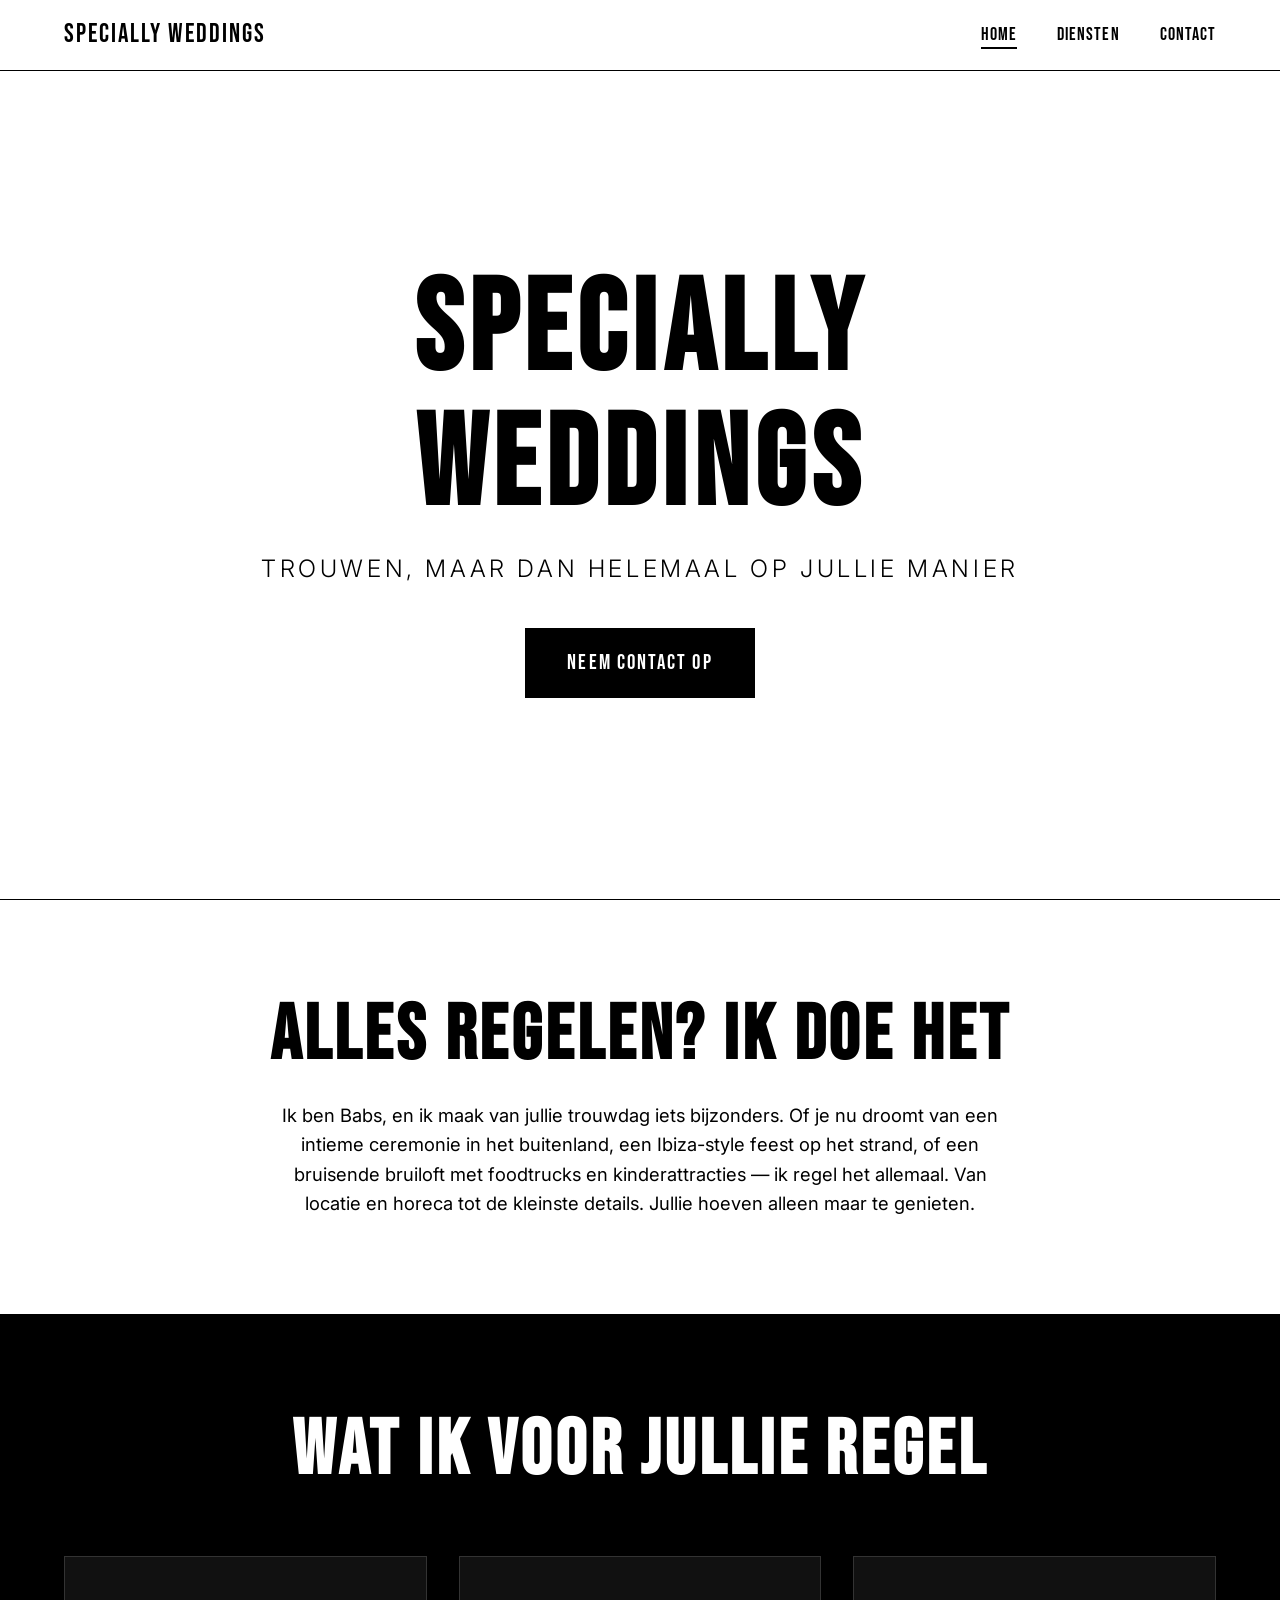
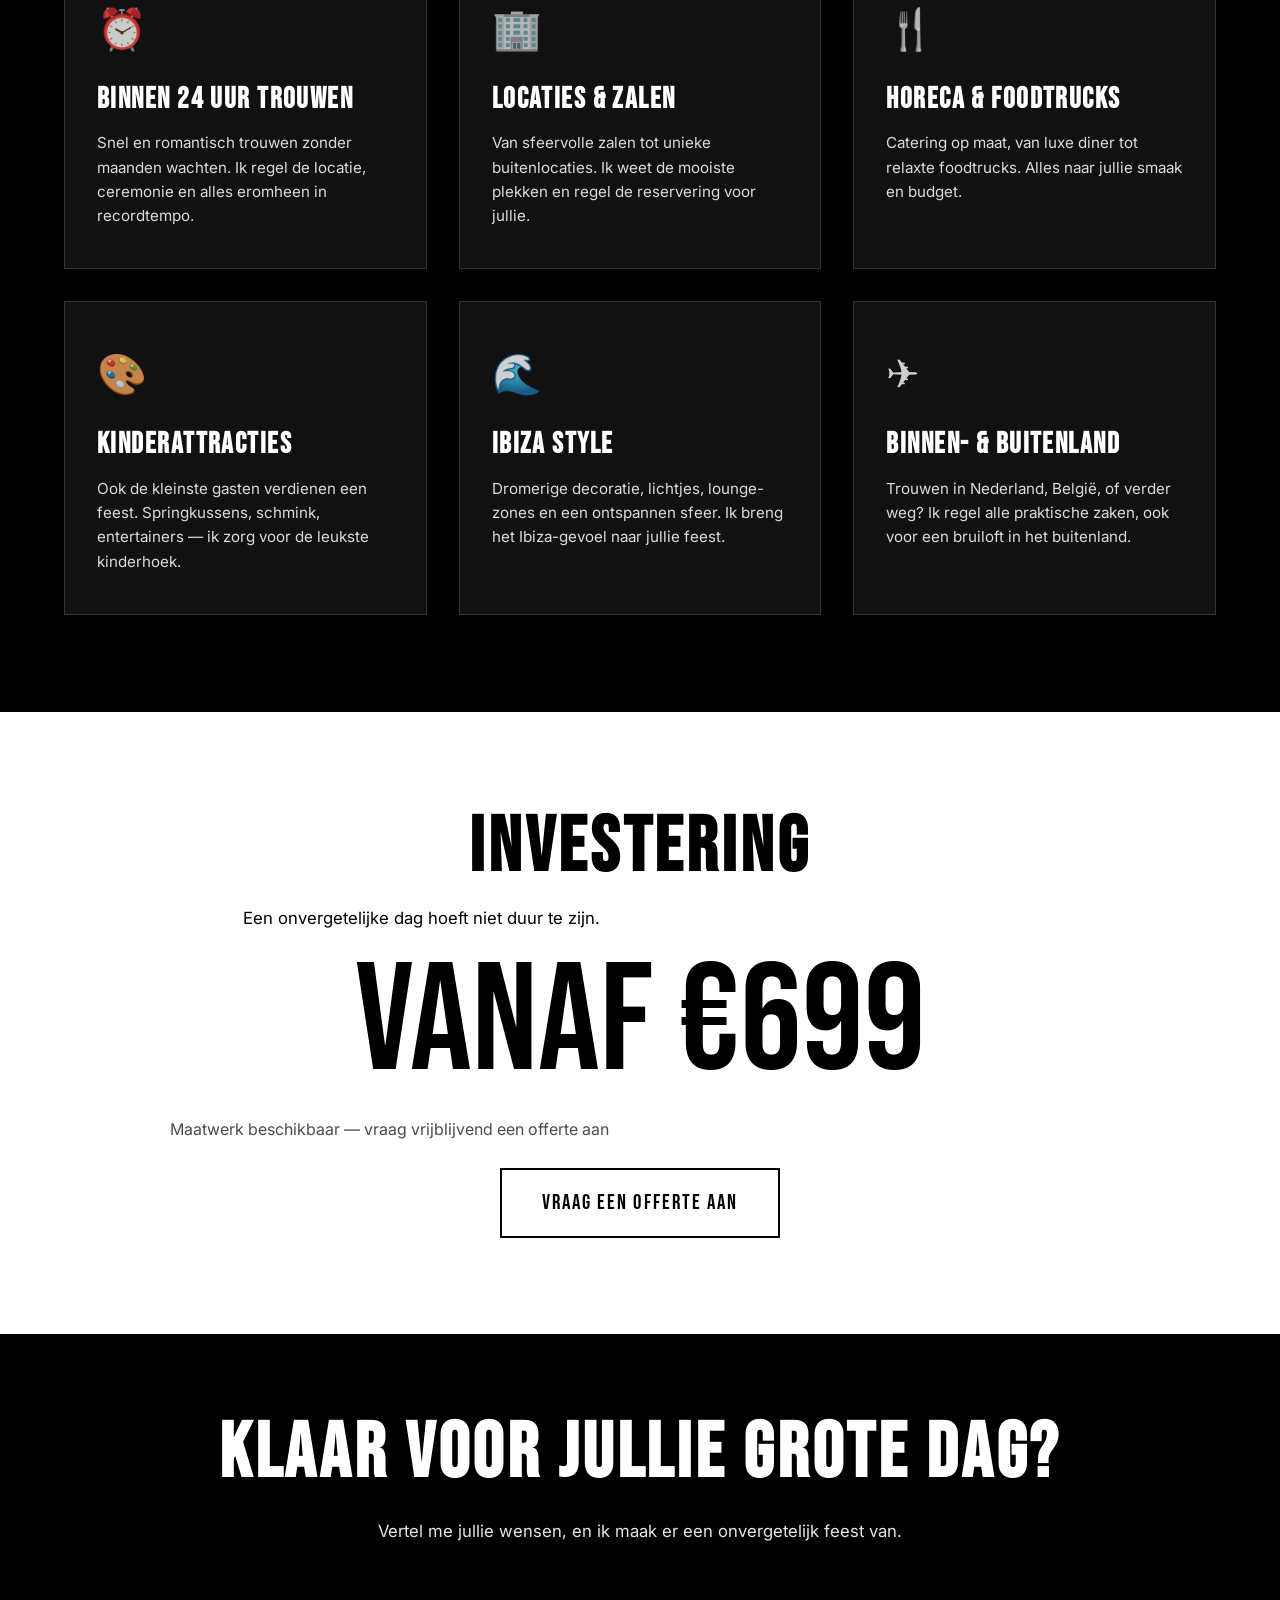
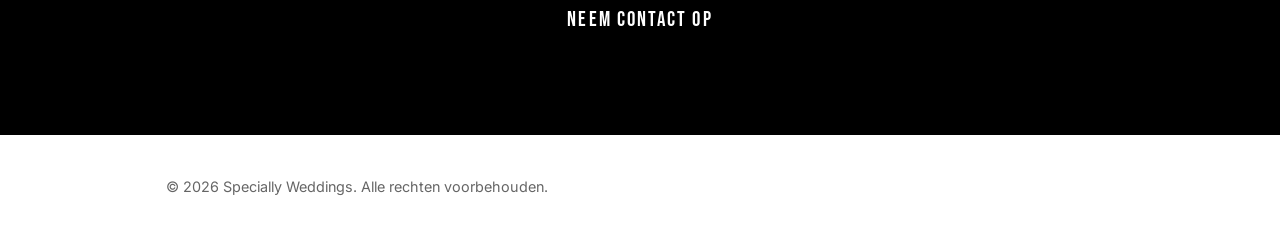
==== index.html @ 28e21344 "Initial commit: Specially Weddings website - 5 design variants" ====
<!DOCTYPE html>
<html lang="nl">
<head>
  <meta charset="UTF-8">
  <meta name="viewport" content="width=device-width, initial-scale=1.0">
  <title>Specially Weddings | Trouwen, maar dan anders</title>
  <meta name="description" content="Specially Weddings regelt alles voor jullie bruiloft. Van Ibiza-style tot foodtrucks, binnen & buitenland. Vanaf €699.">
  <link rel="preconnect" href="https://fonts.googleapis.com">
  <link rel="preconnect" href="https://fonts.gstatic.com" crossorigin>
  <link href="https://fonts.googleapis.com/css2?family=Bebas+Neue&family=Inter:wght@300;400;500;600&display=swap" rel="stylesheet">
  <link rel="stylesheet" href="css/style.css">
</head>
<body>

  <header class="site-header">
    <div class="container">
      <a href="index.html" class="logo">SPECIALLY WEDDINGS</a>
      <nav>
        <button class="menu-toggle" aria-label="Menu openen">
          <span></span>
          <span></span>
          <span></span>
        </button>
        <ul class="nav-links">
          <li><a href="index.html" class="active">Home</a></li>
          <li><a href="diensten.html">Diensten</a></li>
          <li><a href="contact.html">Contact</a></li>
        </ul>
      </nav>
    </div>
  </header>

  <main>

    <!-- HERO -->
    <section class="hero">
      <div class="hero-content reveal">
        <h1>SPECIALLY WEDDINGS</h1>
        <p class="hero-subtitle">Trouwen, maar dan helemaal op jullie manier</p>
        <a href="contact.html" class="btn">Neem contact op</a>
      </div>
    </section>

    <!-- INTRO -->
    <section class="intro">
      <div class="container reveal">
        <h2>Alles regelen? Ik doe het</h2>
        <p>
          Ik ben Babs, en ik maak van jullie trouwdag iets bijzonders. Of je nu droomt van een
          intieme ceremonie in het buitenland, een Ibiza-style feest op het strand, of een
          bruisende bruiloft met foodtrucks en kinderattracties — ik regel het allemaal.
          Van locatie en horeca tot de kleinste details. Jullie hoeven alleen maar te genieten.
        </p>
      </div>
    </section>

    <!-- DIENSTEN GRID -->
    <section class="diensten-section">
      <div class="container">
        <h2 class="reveal">Wat ik voor jullie regel</h2>
        <div class="diensten-grid">
          <article class="dienst-card reveal">
            <div class="dienst-icon">&#9200;</div>
            <h3>Binnen 24 uur trouwen</h3>
            <p>Snel en romantisch trouwen zonder maanden wachten. Ik regel de locatie, ceremonie en alles eromheen in recordtempo.</p>
          </article>
          <article class="dienst-card reveal">
            <div class="dienst-icon">&#127970;</div>
            <h3>Locaties & Zalen</h3>
            <p>Van sfeervolle zalen tot unieke buitenlocaties. Ik weet de mooiste plekken en regel de reservering voor jullie.</p>
          </article>
          <article class="dienst-card reveal">
            <div class="dienst-icon">&#127860;</div>
            <h3>Horeca & Foodtrucks</h3>
            <p>Catering op maat, van luxe diner tot relaxte foodtrucks. Alles naar jullie smaak en budget.</p>
          </article>
          <article class="dienst-card reveal">
            <div class="dienst-icon">&#127912;</div>
            <h3>Kinderattracties</h3>
            <p>Ook de kleinste gasten verdienen een feest. Springkussens, schmink, entertainers — ik zorg voor de leukste kinderhoek.</p>
          </article>
          <article class="dienst-card reveal">
            <div class="dienst-icon">&#127754;</div>
            <h3>Ibiza Style</h3>
            <p>Dromerige decoratie, lichtjes, lounge-zones en een ontspannen sfeer. Ik breng het Ibiza-gevoel naar jullie feest.</p>
          </article>
          <article class="dienst-card reveal">
            <div class="dienst-icon">&#9992;</div>
            <h3>Binnen- & Buitenland</h3>
            <p>Trouwen in Nederland, België, of verder weg? Ik regel alle praktische zaken, ook voor een bruiloft in het buitenland.</p>
          </article>
        </div>
      </div>
    </section>

    <!-- PRIJS -->
    <section class="prijs-section">
      <div class="container reveal">
        <h2>Investering</h2>
        <p>Een onvergetelijke dag hoeft niet duur te zijn.</p>
        <div class="prijs-big">VANAF &euro;699</div>
        <p class="prijs-note">Maatwerk beschikbaar — vraag vrijblijvend een offerte aan</p>
        <br>
        <a href="contact.html" class="btn btn-outline">Vraag een offerte aan</a>
      </div>
    </section>

    <!-- CTA -->
    <section class="cta-section">
      <div class="container reveal">
        <h2>Klaar voor jullie grote dag?</h2>
        <p>Vertel me jullie wensen, en ik maak er een onvergetelijk feest van.</p>
        <a href="contact.html" class="btn">Neem contact op</a>
      </div>
    </section>

  </main>

  <footer class="site-footer">
    <div class="container">
      <p>&copy; 2026 Specially Weddings. Alle rechten voorbehouden.</p>
    </div>
  </footer>

  <script src="js/main.js"></script>
</body>
</html>
---- css/style.css ----
/* ============================================
   SPECIALLY WEDDINGS — MINIMALIST BLACK/WHITE
   ============================================ */

/* Reset */
*, *::before, *::after {
  margin: 0;
  padding: 0;
  box-sizing: border-box;
}

html {
  scroll-behavior: smooth;
  font-size: 16px;
}

body {
  font-family: 'Inter', sans-serif;
  background: #ffffff;
  color: #000000;
  line-height: 1.6;
  overflow-x: hidden;
}

img {
  max-width: 100%;
  display: block;
}

a {
  color: inherit;
  text-decoration: none;
}

ul, ol {
  list-style: none;
}

/* Typography */
h1, h2, h3, h4, h5, h6 {
  font-family: 'Bebas Neue', sans-serif;
  text-transform: uppercase;
  letter-spacing: 0.05em;
  line-height: 1.05;
}

h1 { font-size: clamp(3.5rem, 10vw, 8rem); }
h2 { font-size: clamp(2.5rem, 6vw, 5rem); }
h3 { font-size: clamp(1.5rem, 3vw, 2.5rem); }

p {
  font-size: 1.05rem;
  max-width: 65ch;
}

/* Layout */
.container {
  width: 100%;
  max-width: 1200px;
  margin: 0 auto;
  padding: 0 1.5rem;
}

section {
  padding: 6rem 0;
}

/* Navigation */
.site-header {
  position: fixed;
  top: 0;
  left: 0;
  width: 100%;
  z-index: 1000;
  background: rgba(255,255,255,0.95);
  backdrop-filter: blur(8px);
  border-bottom: 1px solid #000;
}

.site-header .container {
  display: flex;
  align-items: center;
  justify-content: space-between;
  height: 70px;
}

.logo {
  font-family: 'Bebas Neue', sans-serif;
  font-size: 1.6rem;
  letter-spacing: 0.08em;
}

.nav-links {
  display: flex;
  gap: 2.5rem;
  align-items: center;
}

.nav-links a {
  font-family: 'Bebas Neue', sans-serif;
  font-size: 1.1rem;
  letter-spacing: 0.06em;
  text-transform: uppercase;
  position: relative;
  padding-bottom: 4px;
  transition: opacity 0.3s;
}

.nav-links a::after {
  content: '';
  position: absolute;
  bottom: 0;
  left: 0;
  width: 0;
  height: 2px;
  background: #000;
  transition: width 0.3s;
}

.nav-links a:hover::after,
.nav-links a.active::after {
  width: 100%;
}

.nav-links a:hover {
  opacity: 0.7;
}

/* Mobile menu */
.menu-toggle {
  display: none;
  flex-direction: column;
  gap: 5px;
  background: none;
  border: none;
  cursor: pointer;
  padding: 5px;
}

.menu-toggle span {
  display: block;
  width: 28px;
  height: 2px;
  background: #000;
  transition: all 0.3s;
}

/* Hero */
.hero {
  min-height: 100vh;
  display: flex;
  align-items: center;
  justify-content: center;
  text-align: center;
  padding: 8rem 1.5rem 4rem;
  background: #fff;
  border-bottom: 1px solid #000;
}

.hero-content {
  max-width: 900px;
}

.hero h1 {
  margin-bottom: 1rem;
}

.hero-subtitle {
  font-size: clamp(1.1rem, 2.5vw, 1.5rem);
  font-weight: 300;
  margin-bottom: 2.5rem;
  text-transform: uppercase;
  letter-spacing: 0.15em;
}

/* Buttons */
.btn {
  display: inline-block;
  font-family: 'Bebas Neue', sans-serif;
  font-size: 1.3rem;
  letter-spacing: 0.1em;
  text-transform: uppercase;
  padding: 1rem 2.5rem;
  border: 2px solid #000;
  background: #000;
  color: #fff;
  cursor: pointer;
  transition: all 0.3s ease;
}

.btn:hover {
  background: #fff;
  color: #000;
}

.btn-outline {
  background: transparent;
  color: #000;
}

.btn-outline:hover {
  background: #000;
  color: #fff;
}

/* Intro Section */
.intro {
  text-align: center;
  max-width: 800px;
  margin: 0 auto;
}

.intro h2 {
  margin-bottom: 1.5rem;
}

.intro p {
  font-size: 1.15rem;
  margin: 0 auto;
}

/* Diensten Grid */
.diensten-section {
  background: #000;
  color: #fff;
  border-top: 1px solid #000;
  border-bottom: 1px solid #000;
}

.diensten-section h2 {
  text-align: center;
  margin-bottom: 4rem;
}

.diensten-grid {
  display: grid;
  grid-template-columns: repeat(auto-fit, minmax(280px, 1fr));
  gap: 2rem;
}

.dienst-card {
  background: #111;
  border: 1px solid #333;
  padding: 2.5rem 2rem;
  transition: all 0.3s ease;
}

.dienst-card:hover {
  border-color: #fff;
  transform: translateY(-4px);
}

.dienst-card h3 {
  margin-bottom: 1rem;
  font-size: 1.8rem;
}

.dienst-card p {
  font-size: 0.95rem;
  opacity: 0.85;
  line-height: 1.6;
}

.dienst-icon {
  font-size: 2.5rem;
  margin-bottom: 1.5rem;
  opacity: 0.8;
}

/* Prijs Section */
.prijs-section {
  text-align: center;
}

.prijs-section h2 {
  margin-bottom: 1rem;
}

.prijs-big {
  font-family: 'Bebas Neue', sans-serif;
  font-size: clamp(4rem, 12vw, 10rem);
  line-height: 1;
  margin: 1rem 0;
}

.prijs-note {
  font-size: 1rem;
  opacity: 0.7;
  margin-top: 1rem;
}

/* CTA Section */
.cta-section {
  background: #000;
  color: #fff;
  text-align: center;
  padding: 5rem 0;
}

.cta-section h2 {
  margin-bottom: 1.5rem;
}

.cta-section p {
  margin-bottom: 2.5rem;
  opacity: 0.9;
  margin-left: auto;
  margin-right: auto;
}

/* Footer */
.site-footer {
  border-top: 1px solid #000;
  padding: 2.5rem 0;
  text-align: center;
}

.site-footer p {
  font-size: 0.9rem;
  opacity: 0.6;
}

/* Scroll reveal animations */
.reveal {
  opacity: 0;
  transform: translateY(30px);
  transition: opacity 0.7s ease, transform 0.7s ease;
}

.reveal.active {
  opacity: 1;
  transform: translateY(0);
}

/* Diensten Page */
.dienst-detail {
  padding: 3rem 0;
  border-bottom: 1px solid #eee;
}

.dienst-detail:last-child {
  border-bottom: none;
}

.dienst-detail h3 {
  margin-bottom: 1rem;
}

.dienst-detail p {
  opacity: 0.85;
}

.page-header {
  padding: 10rem 0 4rem;
  text-align: center;
  border-bottom: 1px solid #000;
}

.page-header h1 {
  margin-bottom: 0.5rem;
}

.page-header p {
  opacity: 0.7;
  text-transform: uppercase;
  letter-spacing: 0.1em;
  font-size: 0.95rem;
}

/* Contact Page */
.contact-grid {
  display: grid;
  grid-template-columns: 1fr 1fr;
  gap: 4rem;
  align-items: start;
}

.contact-info h3 {
  margin-bottom: 1.5rem;
}

.contact-info p {
  margin-bottom: 1rem;
  opacity: 0.85;
}

.contact-info a {
  border-bottom: 1px solid #000;
  transition: opacity 0.3s;
}

.contact-info a:hover {
  opacity: 0.6;
}

.form-group {
  margin-bottom: 1.5rem;
}

.form-group label {
  display: block;
  font-family: 'Bebas Neue', sans-serif;
  font-size: 1.1rem;
  letter-spacing: 0.05em;
  margin-bottom: 0.5rem;
  text-transform: uppercase;
}

.form-group input,
.form-group textarea,
.form-group select {
  width: 100%;
  padding: 1rem;
  border: 1px solid #000;
  background: #fff;
  color: #000;
  font-family: 'Inter', sans-serif;
  font-size: 1rem;
  transition: border-color 0.3s;
}

.form-group input:focus,
.form-group textarea:focus,
.form-group select:focus {
  outline: none;
  border-width: 2px;
}

.form-group textarea {
  min-height: 150px;
  resize: vertical;
}

/* Responsive */
@media (max-width: 768px) {
  .menu-toggle {
    display: flex;
  }

  .nav-links {
    position: fixed;
    top: 70px;
    left: 0;
    width: 100%;
    height: calc(100vh - 70px);
    background: #fff;
    flex-direction: column;
    justify-content: center;
    align-items: center;
    gap: 2rem;
    transform: translateX(100%);
    transition: transform 0.3s ease;
    border-left: 1px solid #000;
  }

  .nav-links.open {
    transform: translateX(0);
  }

  .nav-links a {
    font-size: 1.5rem;
  }

  section {
    padding: 4rem 0;
  }

  .hero {
    padding: 7rem 1.5rem 3rem;
  }

  .contact-grid {
    grid-template-columns: 1fr;
    gap: 3rem;
  }

  .page-header {
    padding: 7rem 0 3rem;
  }
}
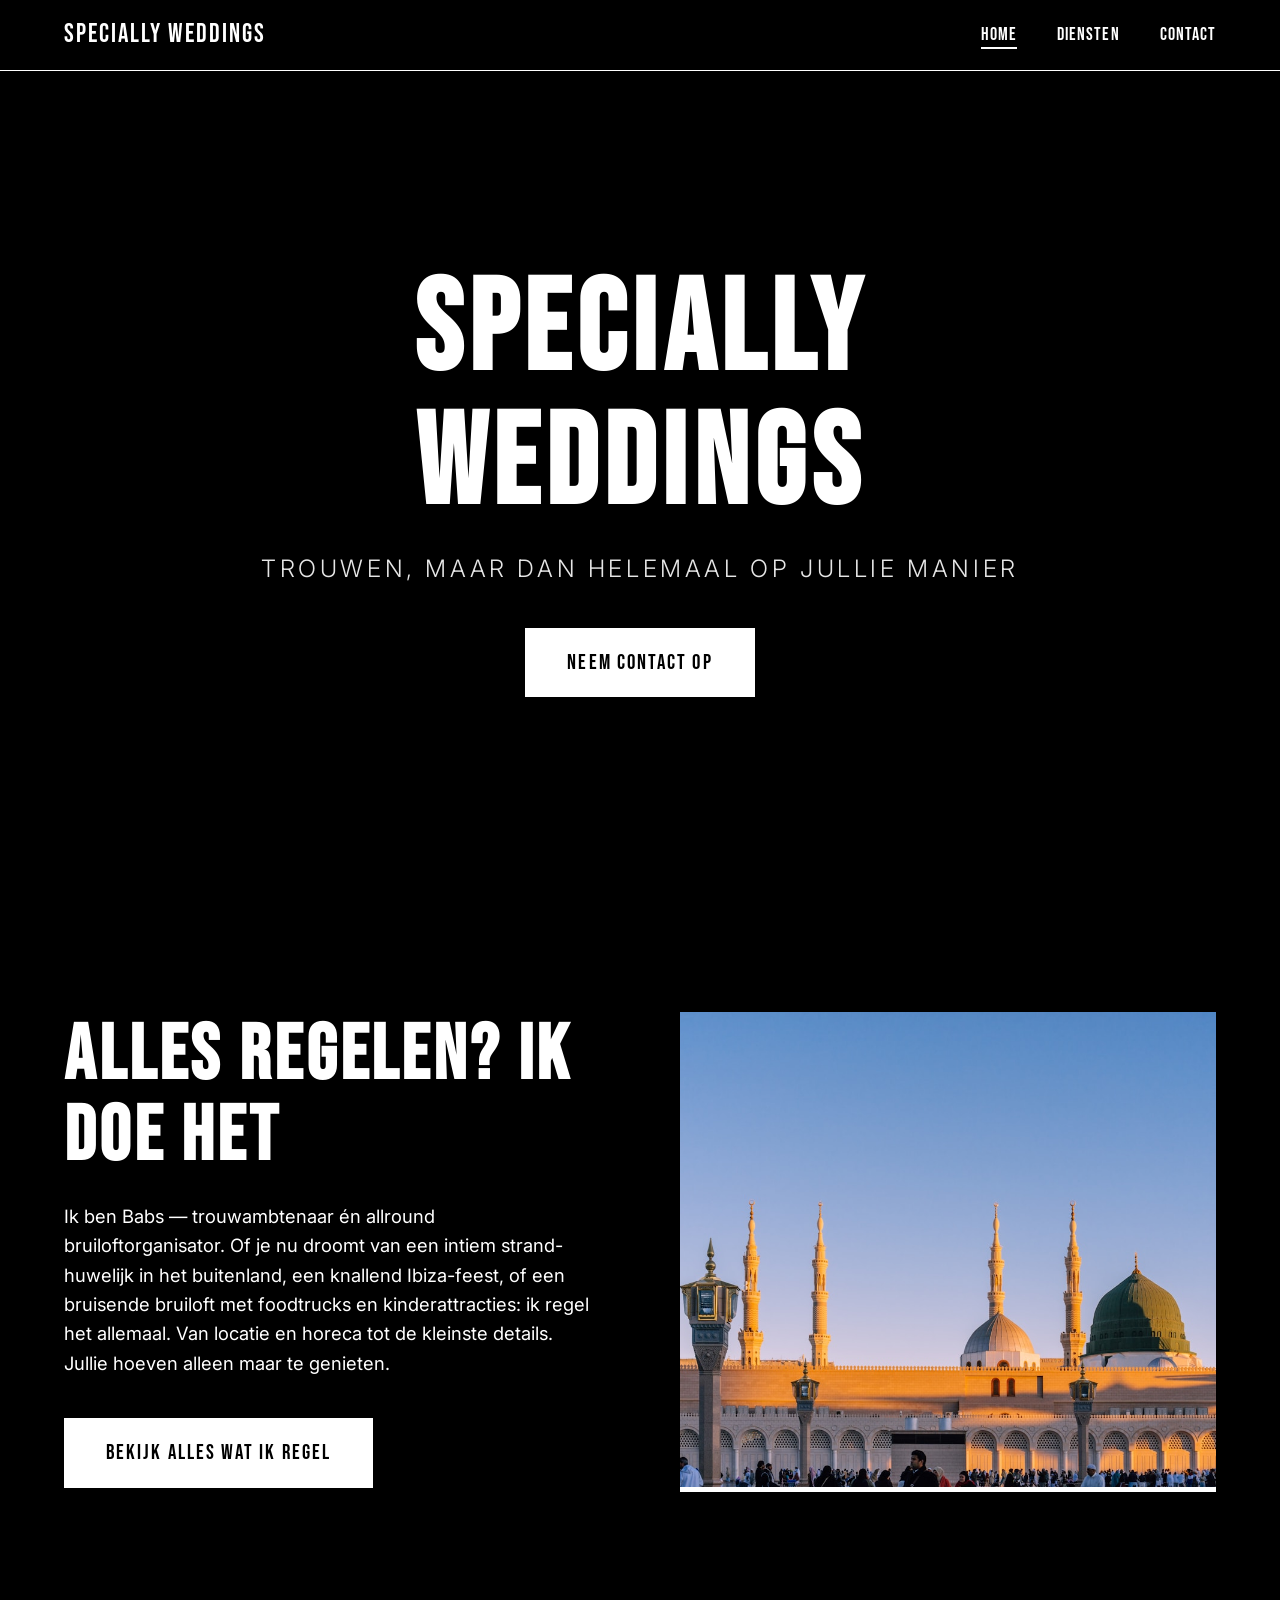
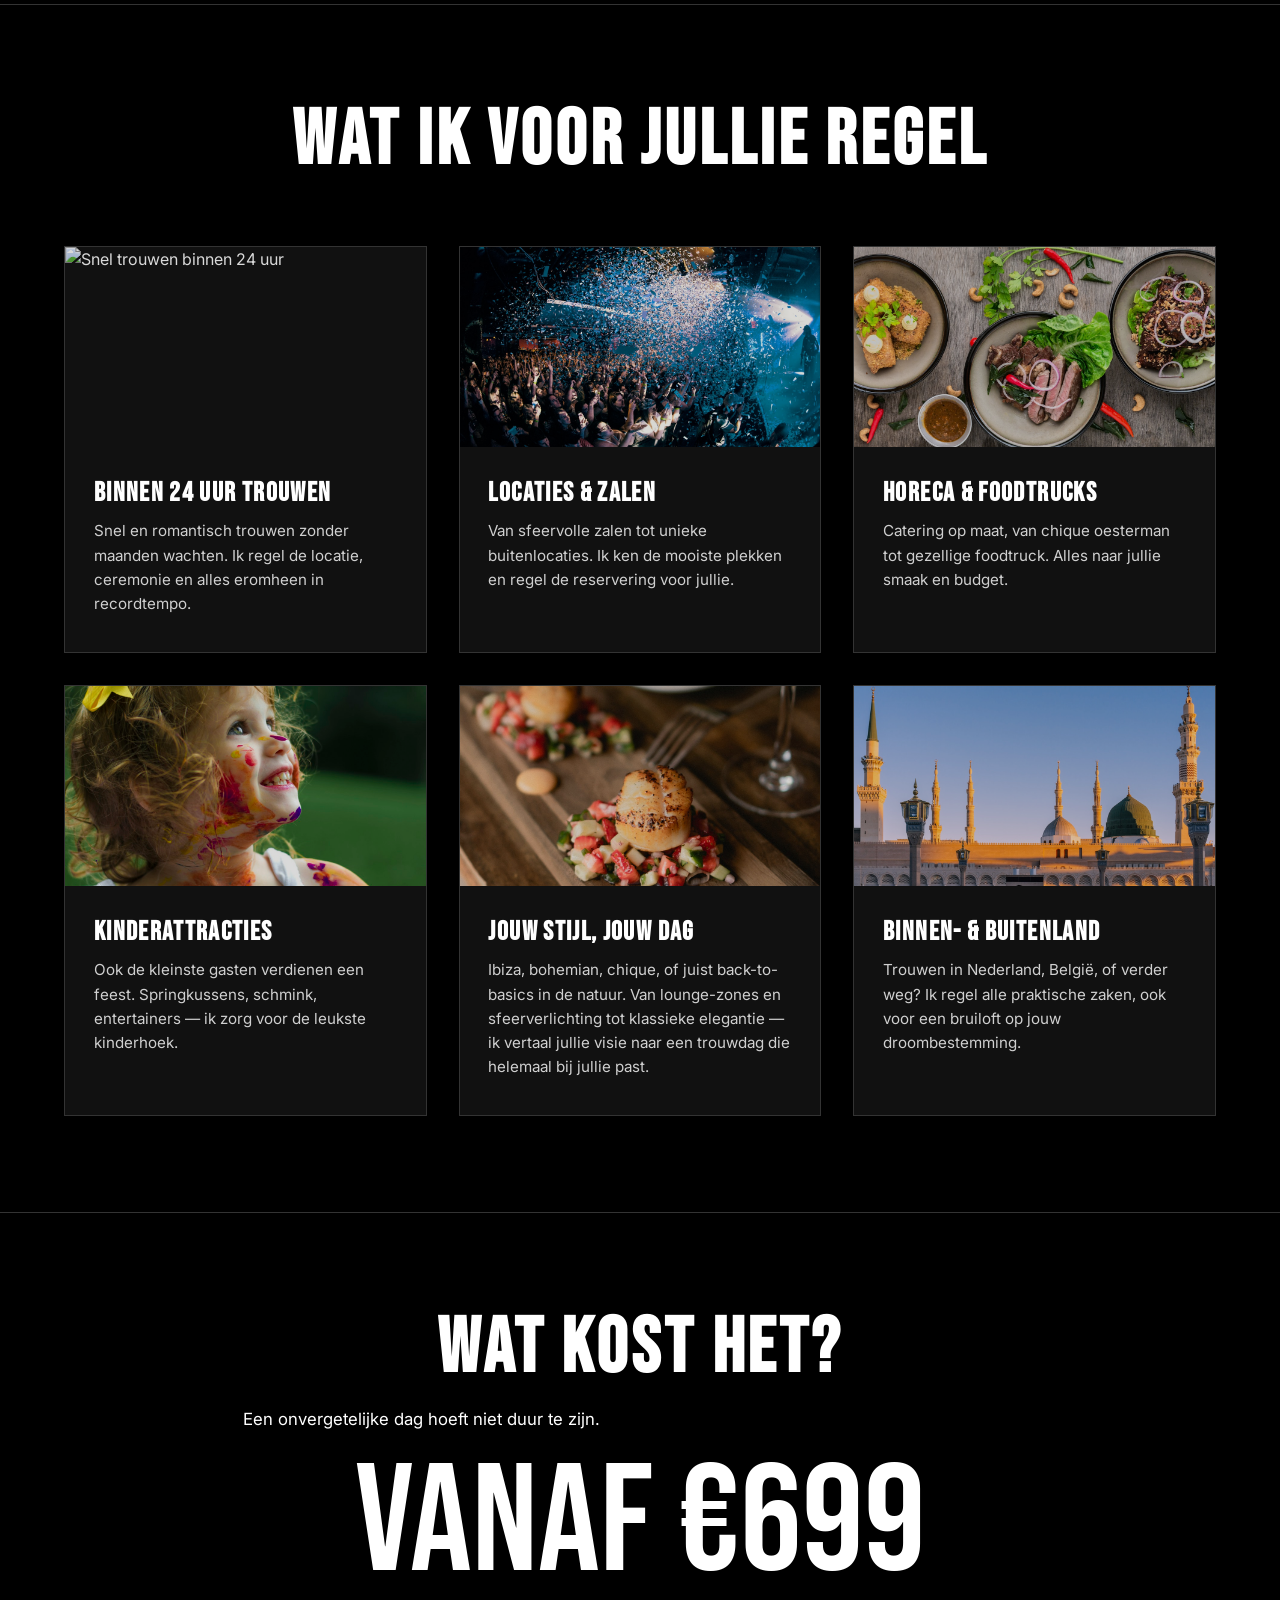
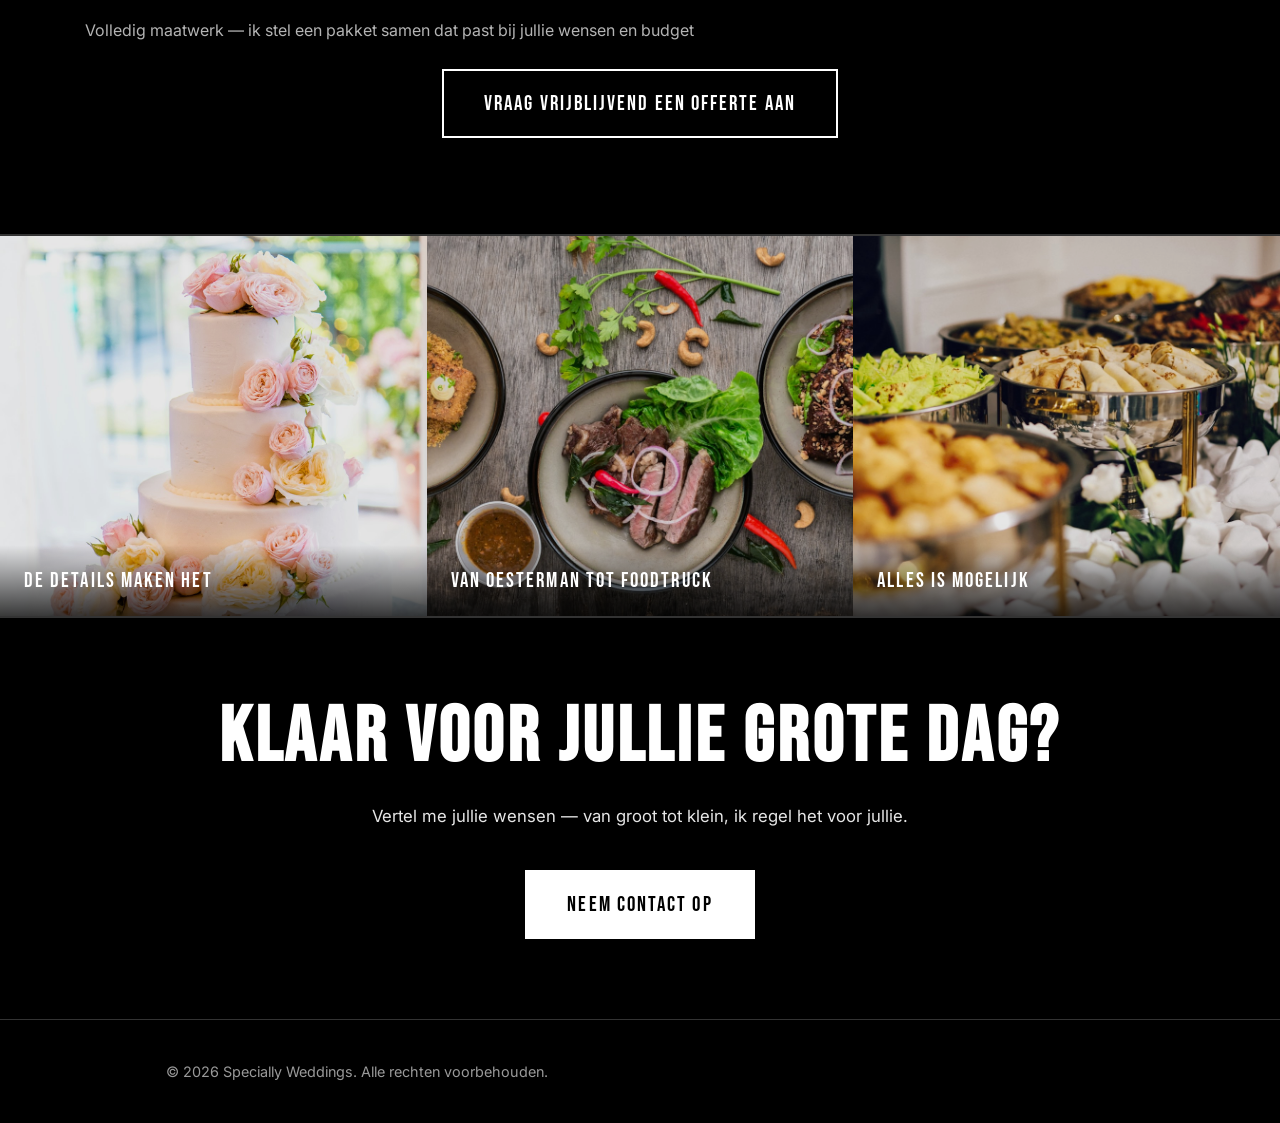
==== commit ba7737e9: "Update: dark theme, stockfoto's, verbeterde copy en layout" ====
--- a/index.html
+++ b/index.html
@@ -43,14 +43,22 @@
 
     <!-- INTRO -->
     <section class="intro">
-      <div class="container reveal">
-        <h2>Alles regelen? Ik doe het</h2>
-        <p>
-          Ik ben Babs, en ik maak van jullie trouwdag iets bijzonders. Of je nu droomt van een
-          intieme ceremonie in het buitenland, een Ibiza-style feest op het strand, of een
-          bruisende bruiloft met foodtrucks en kinderattracties — ik regel het allemaal.
-          Van locatie en horeca tot de kleinste details. Jullie hoeven alleen maar te genieten.
-        </p>
+      <div class="container">
+        <div class="intro-grid">
+          <div class="intro-text reveal">
+            <h2>Alles regelen? Ik doe het</h2>
+            <p>
+              Ik ben Babs — trouwambtenaar én allround bruiloftorganisator. Of je nu droomt van
+              een intiem strand-huwelijk in het buitenland, een knallend Ibiza-feest, of een
+              bruisende bruiloft met foodtrucks en kinderattracties: ik regel het allemaal.
+              Van locatie en horeca tot de kleinste details. Jullie hoeven alleen maar te genieten.
+            </p>
+            <a href="diensten.html" class="btn">Bekijk alles wat ik regel</a>
+          </div>
+          <div class="intro-img reveal">
+            <img src="img/buitenland-trouwen.jpg" alt="Bruidspaar op een mooie buitenlocatie" loading="lazy">
+          </div>
+        </div>
       </div>
     </section>
 
@@ -60,34 +68,46 @@
         <h2 class="reveal">Wat ik voor jullie regel</h2>
         <div class="diensten-grid">
           <article class="dienst-card reveal">
-            <div class="dienst-icon">&#9200;</div>
-            <h3>Binnen 24 uur trouwen</h3>
-            <p>Snel en romantisch trouwen zonder maanden wachten. Ik regel de locatie, ceremonie en alles eromheen in recordtempo.</p>
+            <img src="img/hero-beach-wedding.jpg" alt="Snel trouwen binnen 24 uur" class="dienst-card-img" loading="lazy">
+            <div class="dienst-card-body">
+              <h3>Binnen 24 uur trouwen</h3>
+              <p>Snel en romantisch trouwen zonder maanden wachten. Ik regel de locatie, ceremonie en alles eromheen in recordtempo.</p>
+            </div>
           </article>
           <article class="dienst-card reveal">
-            <div class="dienst-icon">&#127970;</div>
-            <h3>Locaties & Zalen</h3>
-            <p>Van sfeervolle zalen tot unieke buitenlocaties. Ik weet de mooiste plekken en regel de reservering voor jullie.</p>
+            <img src="img/locatie-zaal.jpg" alt="Prachtige trouwlocatie en zaal" class="dienst-card-img" loading="lazy">
+            <div class="dienst-card-body">
+              <h3>Locaties & Zalen</h3>
+              <p>Van sfeervolle zalen tot unieke buitenlocaties. Ik ken de mooiste plekken en regel de reservering voor jullie.</p>
+            </div>
           </article>
           <article class="dienst-card reveal">
-            <div class="dienst-icon">&#127860;</div>
-            <h3>Horeca & Foodtrucks</h3>
-            <p>Catering op maat, van luxe diner tot relaxte foodtrucks. Alles naar jullie smaak en budget.</p>
+            <img src="img/oesterman.jpg" alt="Chique horeca en catering op de bruiloft" class="dienst-card-img" loading="lazy">
+            <div class="dienst-card-body">
+              <h3>Horeca & Foodtrucks</h3>
+              <p>Catering op maat, van chique oesterman tot gezellige foodtruck. Alles naar jullie smaak en budget.</p>
+            </div>
           </article>
           <article class="dienst-card reveal">
-            <div class="dienst-icon">&#127912;</div>
-            <h3>Kinderattracties</h3>
-            <p>Ook de kleinste gasten verdienen een feest. Springkussens, schmink, entertainers — ik zorg voor de leukste kinderhoek.</p>
+            <img src="img/kinderattractie.jpg" alt="Kinderattracties op de bruiloft" class="dienst-card-img" loading="lazy">
+            <div class="dienst-card-body">
+              <h3>Kinderattracties</h3>
+              <p>Ook de kleinste gasten verdienen een feest. Springkussens, schmink, entertainers — ik zorg voor de leukste kinderhoek.</p>
+            </div>
           </article>
           <article class="dienst-card reveal">
-            <div class="dienst-icon">&#127754;</div>
-            <h3>Ibiza Style</h3>
-            <p>Dromerige decoratie, lichtjes, lounge-zones en een ontspannen sfeer. Ik breng het Ibiza-gevoel naar jullie feest.</p>
+            <img src="img/ibiza-lounge.jpg" alt="Jouw unieke bruiloft stijl" class="dienst-card-img" loading="lazy">
+            <div class="dienst-card-body">
+              <h3>Jouw stijl, jouw dag</h3>
+              <p>Ibiza, bohemian, chique, of juist back-to-basics in de natuur. Van lounge-zones en sfeerverlichting tot klassieke elegantie — ik vertaal jullie visie naar een trouwdag die helemaal bij jullie past.</p>
+            </div>
           </article>
           <article class="dienst-card reveal">
-            <div class="dienst-icon">&#9992;</div>
-            <h3>Binnen- & Buitenland</h3>
-            <p>Trouwen in Nederland, België, of verder weg? Ik regel alle praktische zaken, ook voor een bruiloft in het buitenland.</p>
+            <img src="img/buitenland-trouwen.jpg" alt="Trouwen in het buitenland" class="dienst-card-img" loading="lazy">
+            <div class="dienst-card-body">
+              <h3>Binnen- & Buitenland</h3>
+              <p>Trouwen in Nederland, België, of verder weg? Ik regel alle praktische zaken, ook voor een bruiloft op jouw droombestemming.</p>
+            </div>
           </article>
         </div>
       </div>
@@ -96,12 +116,30 @@
     <!-- PRIJS -->
     <section class="prijs-section">
       <div class="container reveal">
-        <h2>Investering</h2>
+        <h2>Wat kost het?</h2>
         <p>Een onvergetelijke dag hoeft niet duur te zijn.</p>
         <div class="prijs-big">VANAF &euro;699</div>
-        <p class="prijs-note">Maatwerk beschikbaar — vraag vrijblijvend een offerte aan</p>
+        <p class="prijs-note">Volledig maatwerk — ik stel een pakket samen dat past bij jullie wensen en budget</p>
         <br>
-        <a href="contact.html" class="btn btn-outline">Vraag een offerte aan</a>
+        <a href="contact.html" class="btn btn-outline">Vraag vrijblijvend een offerte aan</a>
+      </div>
+    </section>
+
+    <!-- INSPIRATIE STRIP -->
+    <section class="inspiratie-strip">
+      <div class="inspiratie-grid">
+        <div class="inspiratie-item">
+          <img src="img/bruidstaart.jpg" alt="Elegante bruidstaart" loading="lazy">
+          <span class="inspiratie-caption">De details maken het</span>
+        </div>
+        <div class="inspiratie-item">
+          <img src="img/oesterman.jpg" alt="Chique oesterman op bruiloft" loading="lazy">
+          <span class="inspiratie-caption">Van oesterman tot foodtruck</span>
+        </div>
+        <div class="inspiratie-item">
+          <img src="img/foodtruck.jpg" alt="Foodtruck op bruiloft" loading="lazy">
+          <span class="inspiratie-caption">Alles is mogelijk</span>
+        </div>
       </div>
     </section>
 
@@ -109,7 +147,7 @@
     <section class="cta-section">
       <div class="container reveal">
         <h2>Klaar voor jullie grote dag?</h2>
-        <p>Vertel me jullie wensen, en ik maak er een onvergetelijk feest van.</p>
+        <p>Vertel me jullie wensen — van groot tot klein, ik regel het voor jullie.</p>
         <a href="contact.html" class="btn">Neem contact op</a>
       </div>
     </section>
--- a/css/style.css
+++ b/css/style.css
@@ -16,8 +16,8 @@
 
 body {
   font-family: 'Inter', sans-serif;
-  background: #ffffff;
-  color: #000000;
+  background: #000000;
+  color: #ffffff;
   line-height: 1.6;
   overflow-x: hidden;
 }
@@ -72,9 +72,9 @@
   left: 0;
   width: 100%;
   z-index: 1000;
-  background: rgba(255,255,255,0.95);
+  background: rgba(0,0,0,0.95);
   backdrop-filter: blur(8px);
-  border-bottom: 1px solid #000;
+  border-bottom: 1px solid #ffffff;
 }
 
 .site-header .container {
@@ -113,7 +113,7 @@
   left: 0;
   width: 0;
   height: 2px;
-  background: #000;
+  background: #ffffff;
   transition: width 0.3s;
 }
 
@@ -141,7 +141,7 @@
   display: block;
   width: 28px;
   height: 2px;
-  background: #000;
+  background: #ffffff;
   transition: all 0.3s;
 }
 
@@ -153,16 +153,34 @@
   justify-content: center;
   text-align: center;
   padding: 8rem 1.5rem 4rem;
-  background: #fff;
-  border-bottom: 1px solid #000;
+  background: #000;
+  background-image: url('../img/hero-beach-wedding.jpg');
+  background-size: cover;
+  background-position: center top;
+  background-repeat: no-repeat;
+  position: relative;
+  border-bottom: 2px solid #000;
+}
+
+.hero::before {
+  content: '';
+  position: absolute;
+  inset: 0;
+  background: rgba(0, 0, 0, 0.52);
+  z-index: 0;
 }
 
 .hero-content {
   max-width: 900px;
+  position: relative;
+  z-index: 1;
+  color: #fff;
 }
 
 .hero h1 {
   margin-bottom: 1rem;
+  color: #fff;
+  text-shadow: 0 2px 20px rgba(0,0,0,0.4);
 }
 
 .hero-subtitle {
@@ -171,6 +189,7 @@
   margin-bottom: 2.5rem;
   text-transform: uppercase;
   letter-spacing: 0.15em;
+  color: rgba(255,255,255,0.9);
 }
 
 /* Buttons */
@@ -181,50 +200,81 @@
   letter-spacing: 0.1em;
   text-transform: uppercase;
   padding: 1rem 2.5rem;
-  border: 2px solid #000;
-  background: #000;
-  color: #fff;
+  border: 2px solid #fff;
+  background: #fff;
+  color: #000;
   cursor: pointer;
   transition: all 0.3s ease;
 }
 
 .btn:hover {
+  background: transparent;
+  color: #fff;
+}
+
+.btn-outline {
+  background: transparent;
+  color: #fff;
+}
+
+.btn-outline:hover {
   background: #fff;
   color: #000;
 }
 
-.btn-outline {
-  background: transparent;
-  color: #000;
-}
-
-.btn-outline:hover {
-  background: #000;
-  color: #fff;
-}
-
 /* Intro Section */
 .intro {
-  text-align: center;
-  max-width: 800px;
-  margin: 0 auto;
-}
-
-.intro h2 {
+  padding: 7rem 0;
+}
+
+.intro-grid {
+  display: grid;
+  grid-template-columns: 1fr 1fr;
+  gap: 5rem;
+  align-items: center;
+}
+
+.intro-text h2 {
   margin-bottom: 1.5rem;
 }
 
-.intro p {
+.intro-text p {
   font-size: 1.15rem;
-  margin: 0 auto;
+  max-width: 55ch;
+}
+
+.intro-text .btn {
+  margin-top: 2.5rem;
+}
+
+.intro-img {
+  position: relative;
+  overflow: hidden;
+}
+
+.intro-img img {
+  width: 100%;
+  height: 480px;
+  object-fit: cover;
+  display: block;
+}
+
+.intro-img::after {
+  content: '';
+  position: absolute;
+  bottom: -1px;
+  left: -1px;
+  right: -1px;
+  height: 6px;
+  background: #ffffff;
 }
 
 /* Diensten Grid */
 .diensten-section {
   background: #000;
   color: #fff;
-  border-top: 1px solid #000;
-  border-bottom: 1px solid #000;
+  border-top: 1px solid #333;
+  border-bottom: 1px solid #333;
 }
 
 .diensten-section h2 {
@@ -241,30 +291,48 @@
 .dienst-card {
   background: #111;
   border: 1px solid #333;
-  padding: 2.5rem 2rem;
+  overflow: hidden;
   transition: all 0.3s ease;
 }
 
 .dienst-card:hover {
   border-color: #fff;
-  transform: translateY(-4px);
+  transform: translateY(-6px);
+}
+
+.dienst-card-img {
+  width: 100%;
+  height: 200px;
+  object-fit: cover;
+  display: block;
+  filter: brightness(0.85);
+  transition: filter 0.4s ease, transform 0.4s ease;
+}
+
+.dienst-card:hover .dienst-card-img {
+  filter: brightness(1);
+  transform: scale(1.03);
+}
+
+.dienst-card-body {
+  padding: 2rem 1.8rem 2.2rem;
 }
 
 .dienst-card h3 {
-  margin-bottom: 1rem;
-  font-size: 1.8rem;
+  margin-bottom: 0.75rem;
+  font-size: 1.7rem;
 }
 
 .dienst-card p {
   font-size: 0.95rem;
-  opacity: 0.85;
+  opacity: 0.8;
   line-height: 1.6;
 }
 
 .dienst-icon {
-  font-size: 2.5rem;
-  margin-bottom: 1.5rem;
-  opacity: 0.8;
+  font-size: 2rem;
+  margin-bottom: 1rem;
+  opacity: 0.7;
 }
 
 /* Prijs Section */
@@ -289,6 +357,54 @@
   margin-top: 1rem;
 }
 
+/* Inspiratie Strip */
+.inspiratie-strip {
+  padding: 0;
+  overflow: hidden;
+  border-top: 2px solid #333;
+  border-bottom: 2px solid #333;
+}
+
+.inspiratie-grid {
+  display: grid;
+  grid-template-columns: repeat(3, 1fr);
+  gap: 0;
+}
+
+.inspiratie-item {
+  position: relative;
+  overflow: hidden;
+}
+
+.inspiratie-item img {
+  width: 100%;
+  height: 380px;
+  object-fit: cover;
+  display: block;
+  transition: transform 0.5s ease, filter 0.4s ease;
+  filter: brightness(0.9);
+}
+
+.inspiratie-item:hover img {
+  transform: scale(1.05);
+  filter: brightness(1);
+}
+
+.inspiratie-caption {
+  position: absolute;
+  bottom: 0;
+  left: 0;
+  right: 0;
+  padding: 1.2rem 1.5rem;
+  background: linear-gradient(to top, rgba(0,0,0,0.75) 0%, transparent 100%);
+  font-family: 'Bebas Neue', sans-serif;
+  font-size: 1.3rem;
+  letter-spacing: 0.1em;
+  color: #fff;
+  text-transform: uppercase;
+  pointer-events: none;
+}
+
 /* CTA Section */
 .cta-section {
   background: #000;
@@ -310,7 +426,7 @@
 
 /* Footer */
 .site-footer {
-  border-top: 1px solid #000;
+  border-top: 1px solid #333;
   padding: 2.5rem 0;
   text-align: center;
 }
@@ -333,38 +449,105 @@
 }
 
 /* Diensten Page */
+.diensten-list {
+  padding: 5rem 0;
+}
+
 .dienst-detail {
-  padding: 3rem 0;
-  border-bottom: 1px solid #eee;
+  display: grid;
+  grid-template-columns: 1fr 1fr;
+  gap: 4rem;
+  align-items: center;
+  padding: 4rem 0;
+  border-bottom: 1px solid #333;
 }
 
 .dienst-detail:last-child {
   border-bottom: none;
 }
 
-.dienst-detail h3 {
-  margin-bottom: 1rem;
-}
-
-.dienst-detail p {
-  opacity: 0.85;
+.dienst-detail.reverse {
+  direction: rtl;
+}
+
+.dienst-detail.reverse > * {
+  direction: ltr;
+}
+
+.dienst-detail-img {
+  overflow: hidden;
+  position: relative;
+}
+
+.dienst-detail-img img {
+  width: 100%;
+  height: 360px;
+  object-fit: cover;
+  display: block;
+  transition: transform 0.5s ease;
+}
+
+.dienst-detail-img:hover img {
+  transform: scale(1.04);
+}
+
+.dienst-detail-text h3 {
+  margin-bottom: 1.2rem;
+}
+
+.dienst-detail-text p {
+  opacity: 0.8;
+  line-height: 1.75;
+  font-size: 1rem;
 }
 
 .page-header {
-  padding: 10rem 0 4rem;
+  padding: 0;
   text-align: center;
-  border-bottom: 1px solid #000;
+  border-bottom: 2px solid #333;
+  position: relative;
+  min-height: 380px;
+  display: flex;
+  align-items: flex-end;
+  justify-content: center;
+  overflow: hidden;
+}
+
+.page-header-bg {
+  position: absolute;
+  inset: 0;
+  background-size: cover;
+  background-position: center;
+  background-repeat: no-repeat;
+  z-index: 0;
+}
+
+.page-header-overlay {
+  position: absolute;
+  inset: 0;
+  background: rgba(0,0,0,0.55);
+  z-index: 1;
+}
+
+.page-header .container {
+  position: relative;
+  z-index: 2;
+  color: #fff;
+  padding-top: 8rem;
+  padding-bottom: 3.5rem;
 }
 
 .page-header h1 {
   margin-bottom: 0.5rem;
+  color: #fff;
 }
 
 .page-header p {
-  opacity: 0.7;
+  opacity: 0.85;
   text-transform: uppercase;
   letter-spacing: 0.1em;
   font-size: 0.95rem;
+  color: #fff;
 }
 
 /* Contact Page */
@@ -385,7 +568,7 @@
 }
 
 .contact-info a {
-  border-bottom: 1px solid #000;
+  border-bottom: 1px solid #fff;
   transition: opacity 0.3s;
 }
 
@@ -411,9 +594,9 @@
 .form-group select {
   width: 100%;
   padding: 1rem;
-  border: 1px solid #000;
-  background: #fff;
-  color: #000;
+  border: 1px solid #fff;
+  background: #000;
+  color: #fff;
   font-family: 'Inter', sans-serif;
   font-size: 1rem;
   transition: border-color 0.3s;
@@ -443,14 +626,14 @@
     left: 0;
     width: 100%;
     height: calc(100vh - 70px);
-    background: #fff;
+    background: #000;
     flex-direction: column;
     justify-content: center;
     align-items: center;
     gap: 2rem;
     transform: translateX(100%);
     transition: transform 0.3s ease;
-    border-left: 1px solid #000;
+    border-left: 1px solid #333;
   }
 
   .nav-links.open {
@@ -475,6 +658,41 @@
   }
 
   .page-header {
-    padding: 7rem 0 3rem;
-  }
-}
+    min-height: 280px;
+  }
+
+  .intro-grid {
+    grid-template-columns: 1fr;
+    gap: 3rem;
+  }
+
+  .intro-img {
+    order: -1;
+  }
+
+  .intro-img img {
+    height: 300px;
+  }
+
+  .inspiratie-grid {
+    grid-template-columns: 1fr;
+  }
+
+  .inspiratie-item img {
+    height: 260px;
+  }
+
+  .dienst-detail {
+    grid-template-columns: 1fr;
+    gap: 2rem;
+    padding: 3rem 0;
+  }
+
+  .dienst-detail.reverse {
+    direction: ltr;
+  }
+
+  .dienst-detail-img img {
+    height: 260px;
+  }
+}
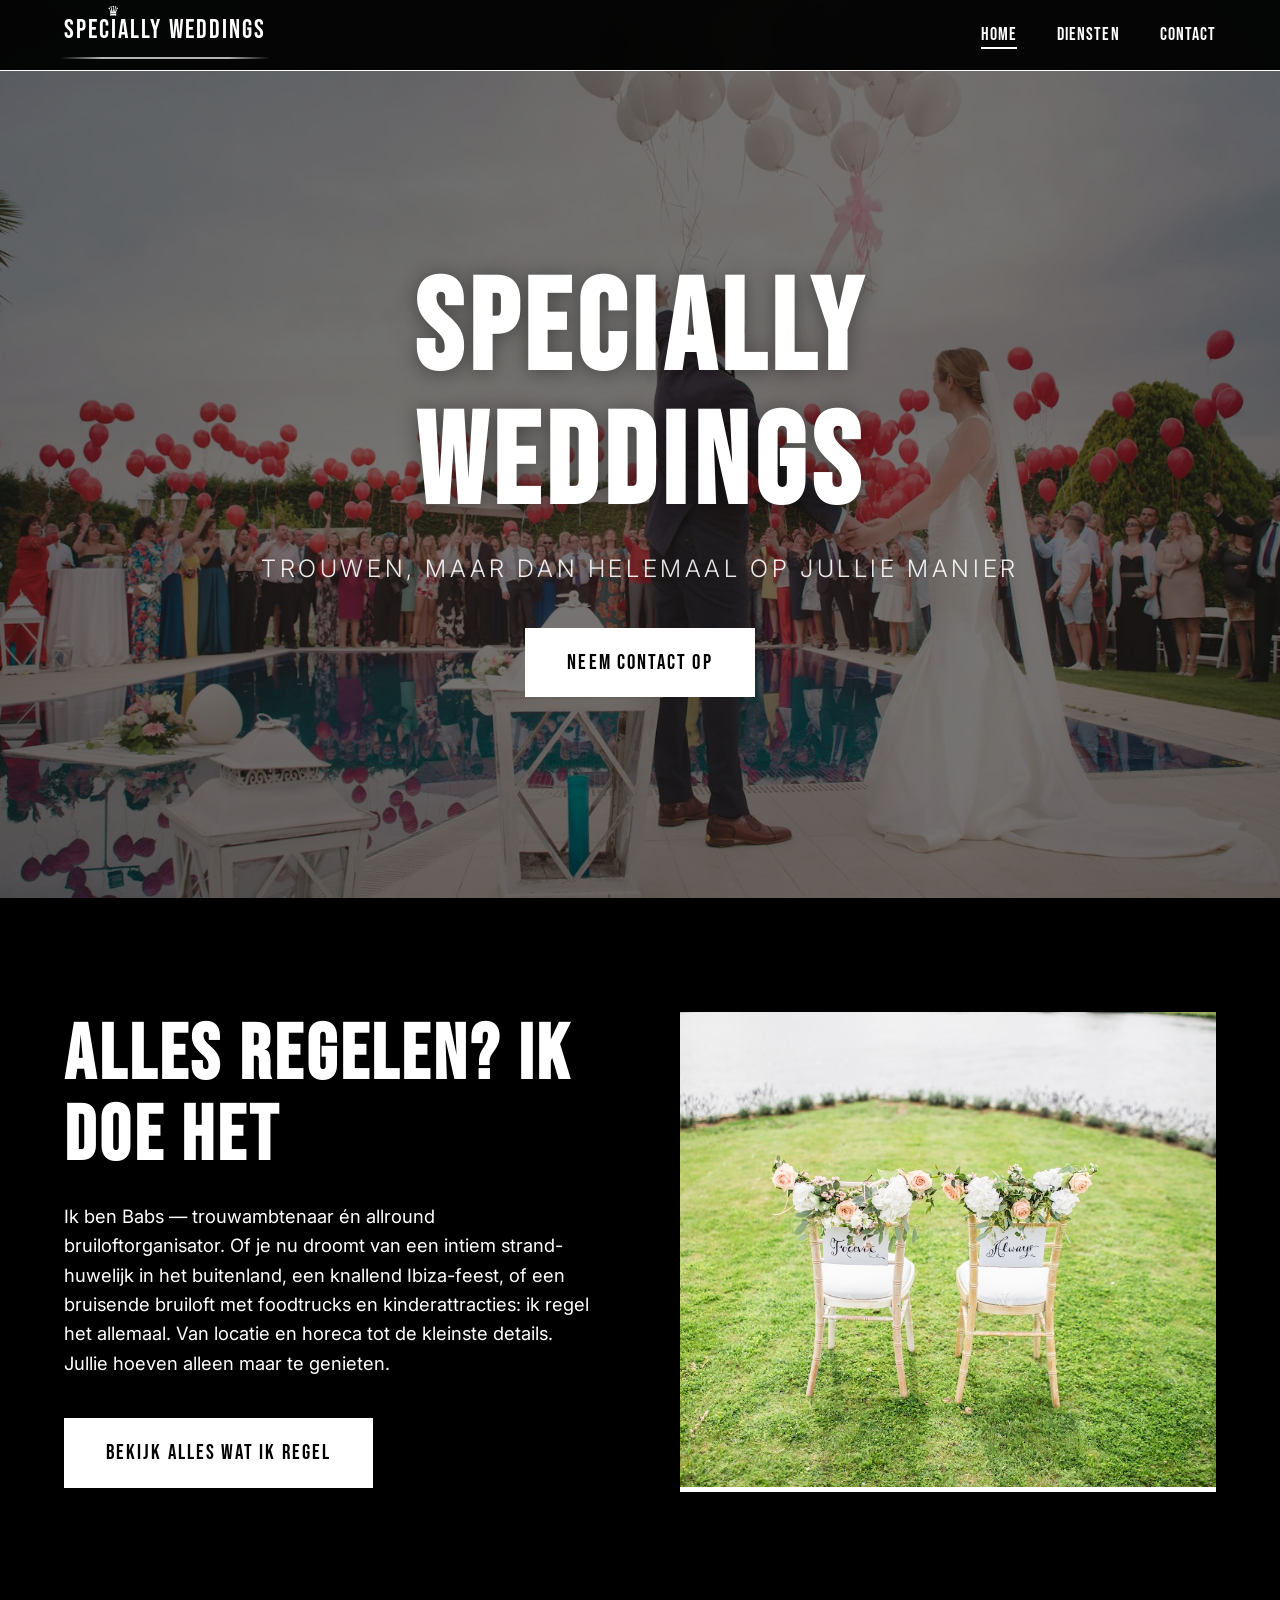
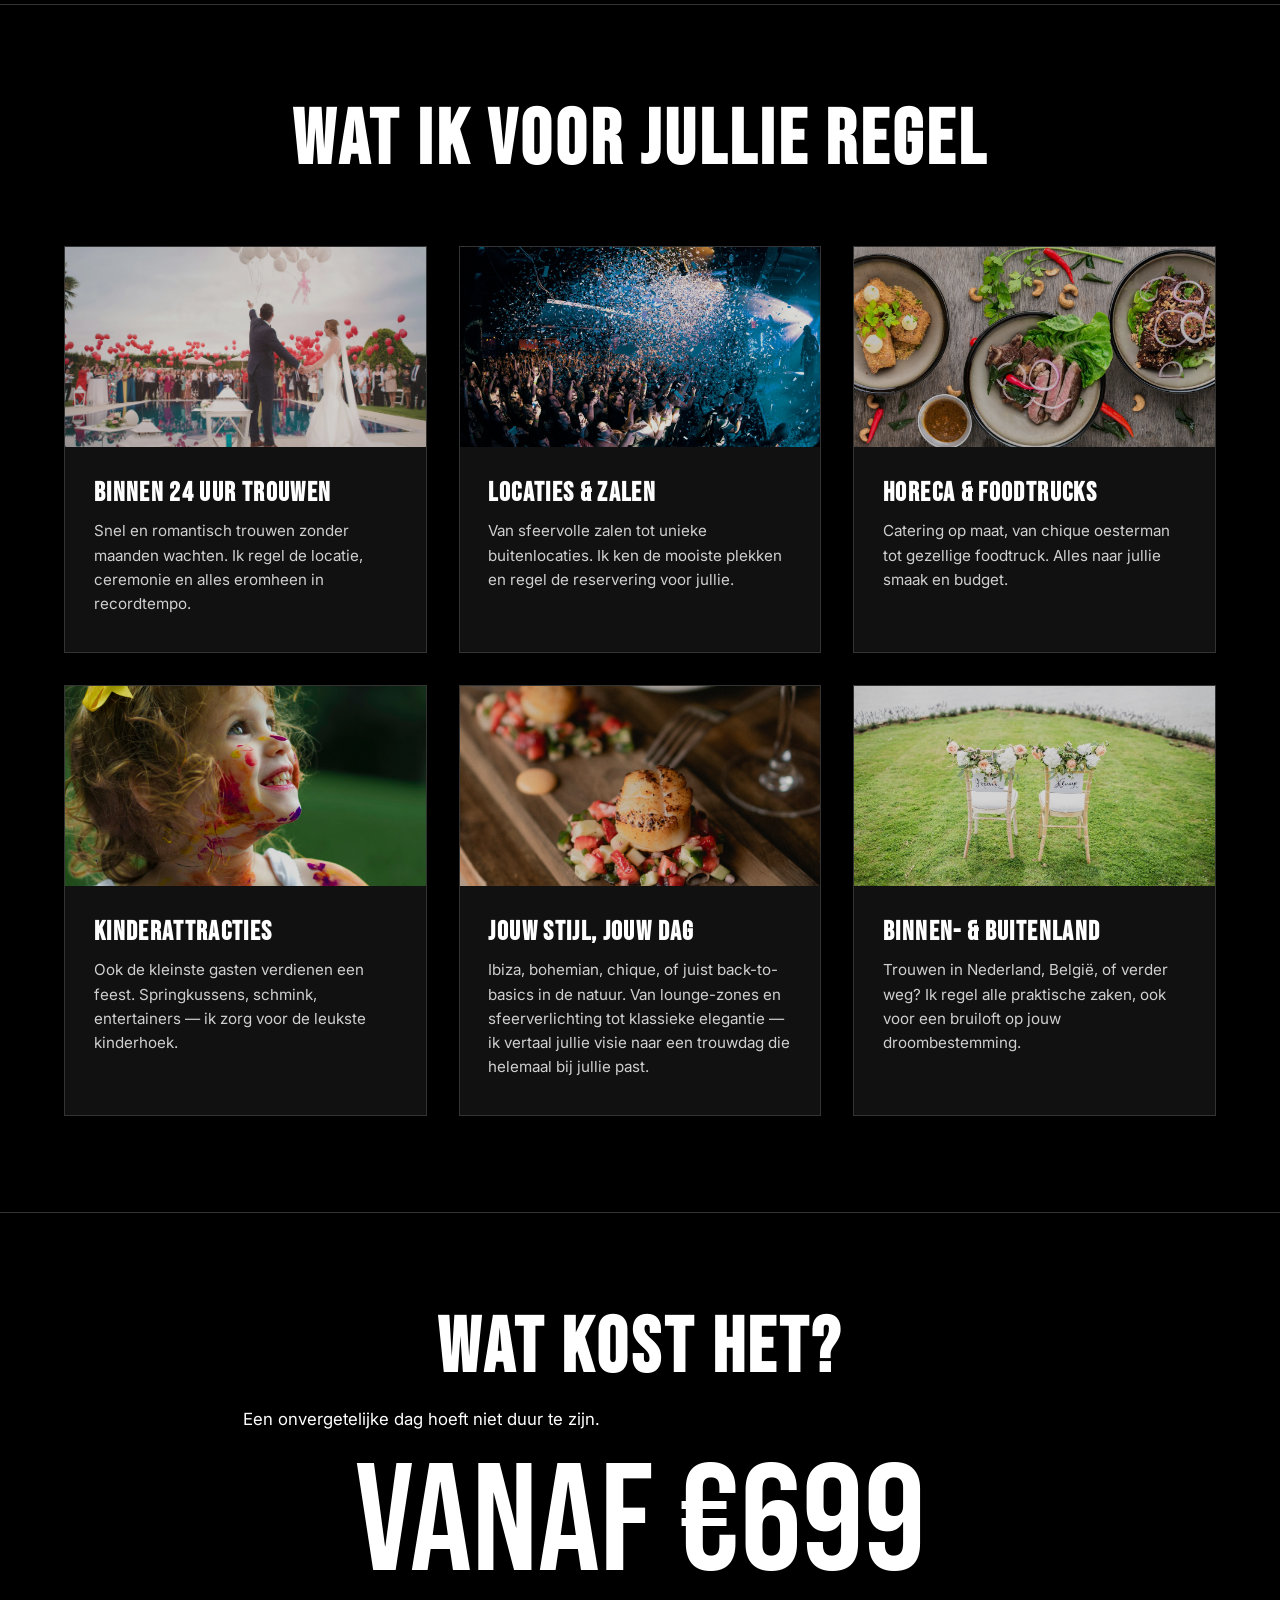
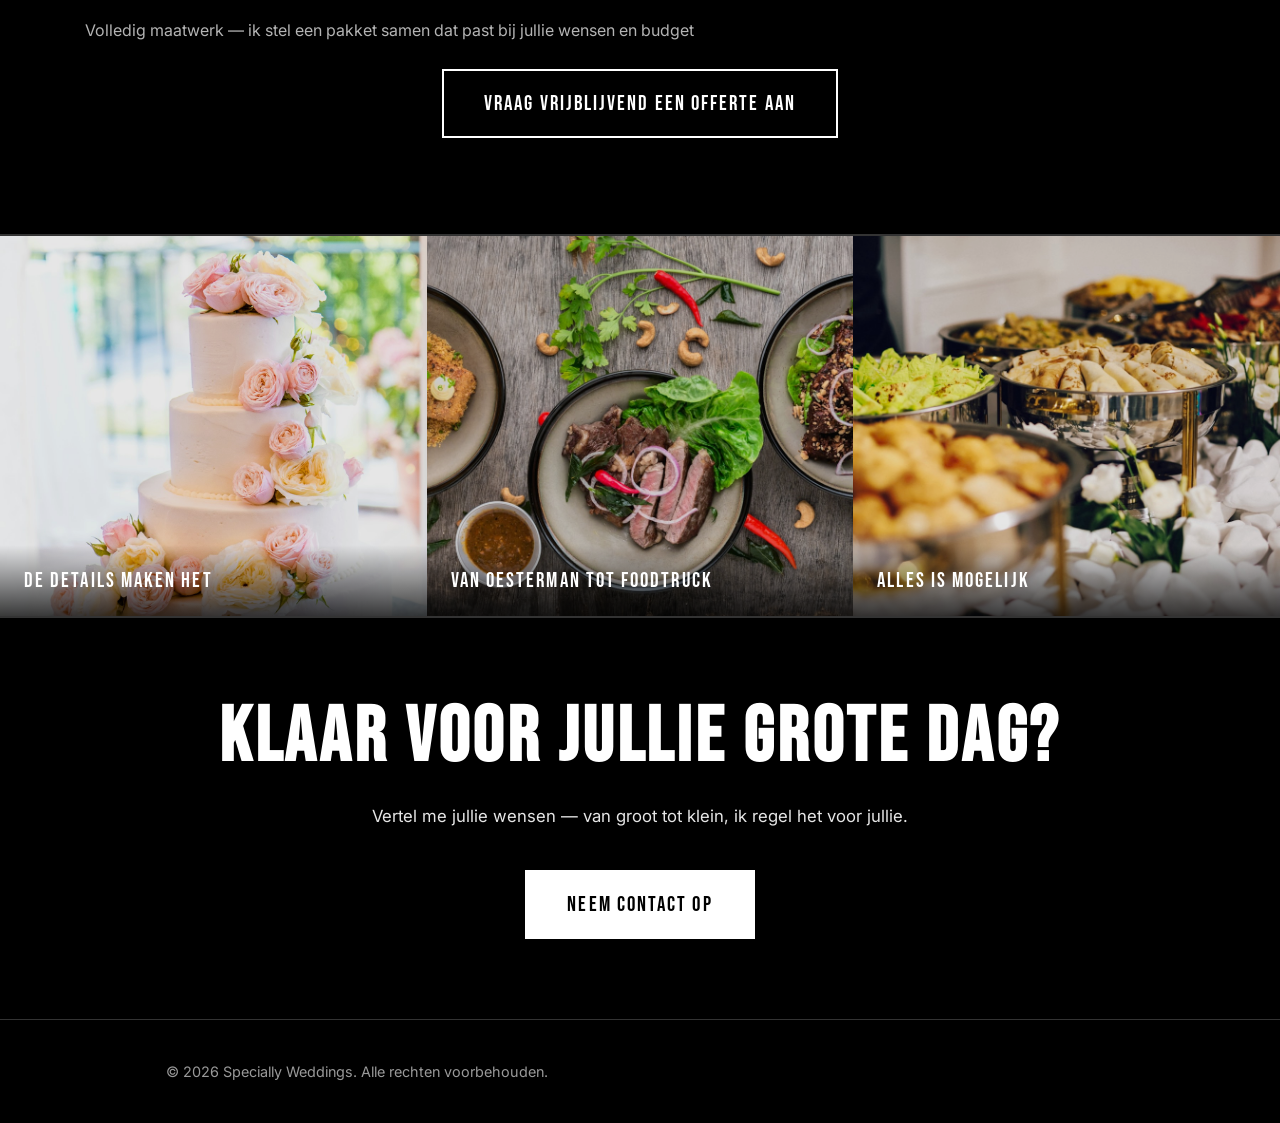
==== commit 97755de2: "Logo: kroon op de i + swash lijn onder tekst" ====
--- a/index.html
+++ b/index.html
@@ -14,7 +14,7 @@
 
   <header class="site-header">
     <div class="container">
-      <a href="index.html" class="logo">SPECIALLY WEDDINGS</a>
+      <a href="index.html" class="logo">SPEC<span class="i-crown">I</span>ALLY WEDDINGS</a>
       <nav>
         <button class="menu-toggle" aria-label="Menu openen">
           <span></span>
--- a/css/style.css
+++ b/css/style.css
@@ -88,6 +88,39 @@
   font-family: 'Bebas Neue', sans-serif;
   font-size: 1.6rem;
   letter-spacing: 0.08em;
+  position: relative;
+  display: inline-block;
+  padding-bottom: 0.25em;
+}
+
+/* Kroon op de i */
+.logo .i-crown {
+  position: relative;
+  display: inline-block;
+}
+
+.logo .i-crown::after {
+  content: '\265B';
+  position: absolute;
+  top: -0.45em;
+  left: 50%;
+  transform: translateX(-50%);
+  font-size: 0.55em;
+  color: #fff;
+  line-height: 1;
+  pointer-events: none;
+}
+
+/* Swash lijn onder logo */
+.logo::after {
+  content: '';
+  position: absolute;
+  bottom: 0;
+  left: -2%;
+  right: -2%;
+  height: 2px;
+  background: linear-gradient(90deg, transparent 0%, #fff 20%, #fff 80%, transparent 100%);
+  opacity: 0.7;
 }
 
 .nav-links {
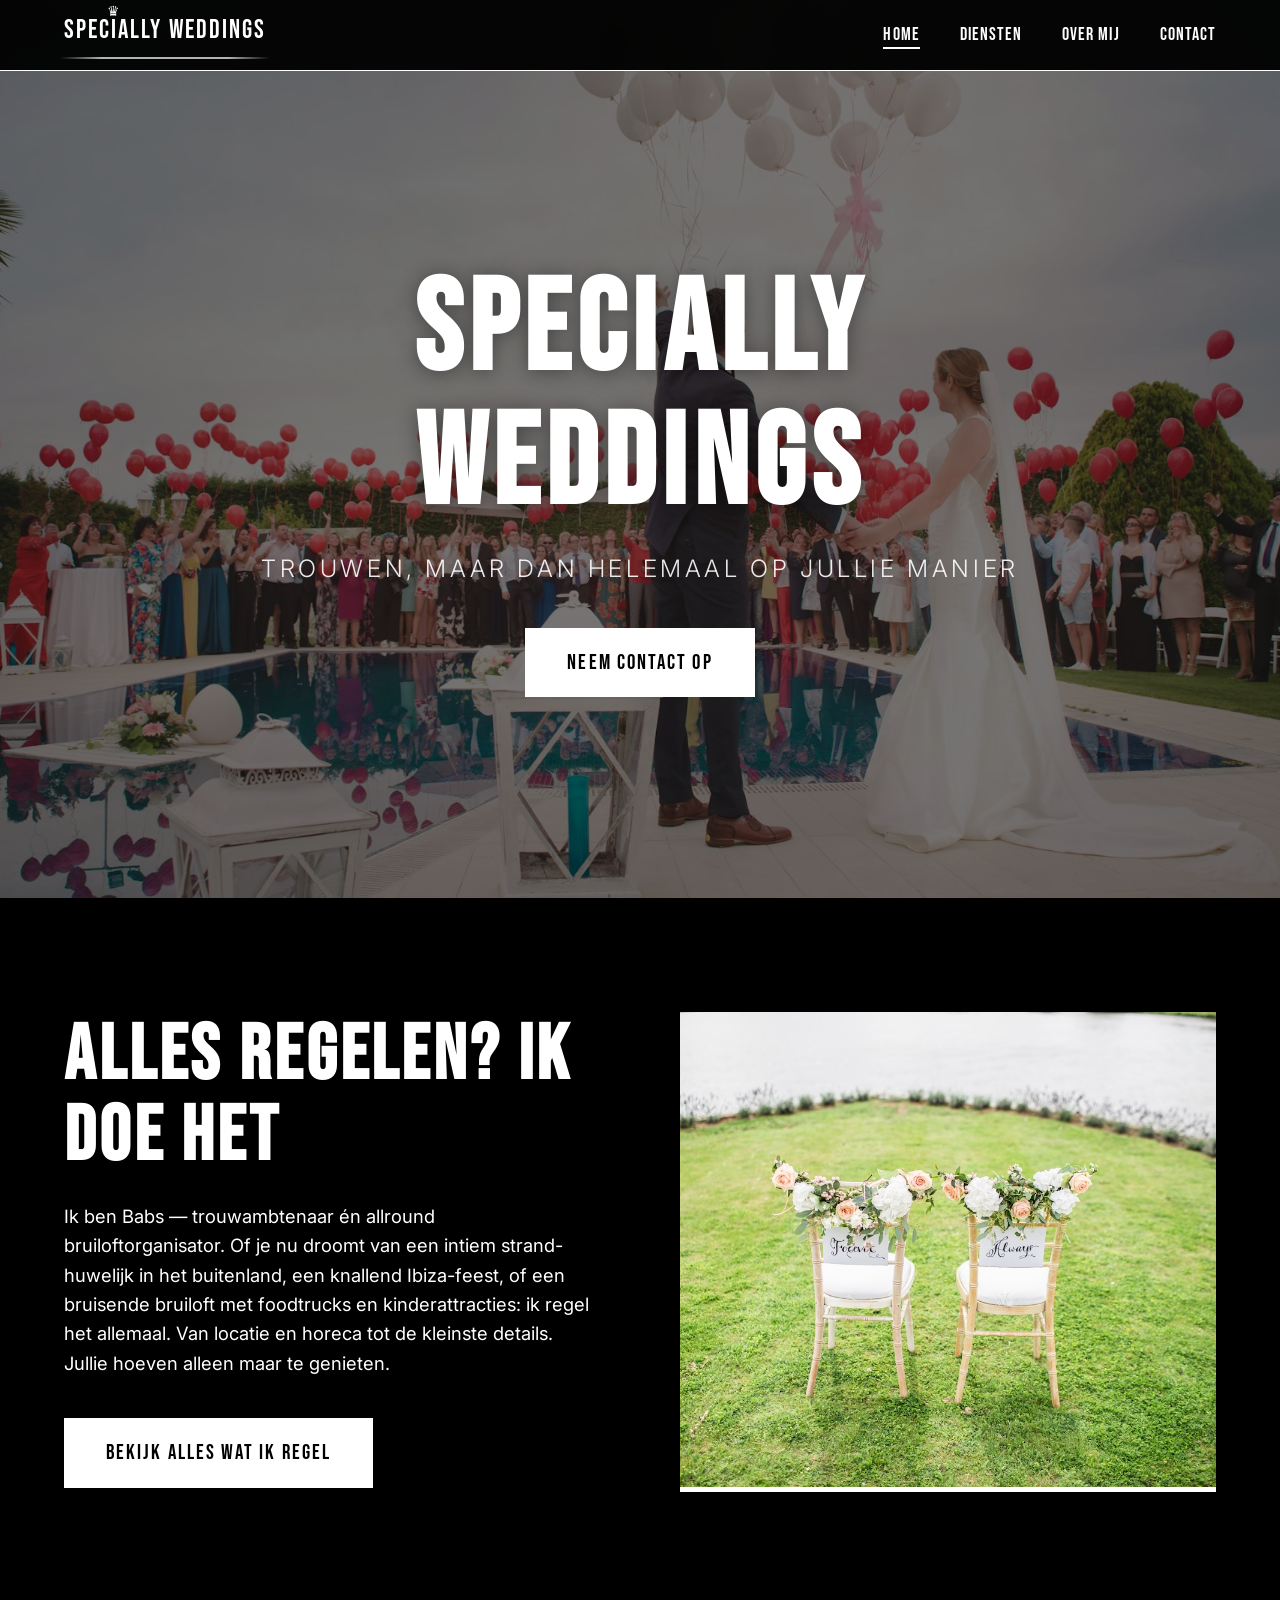
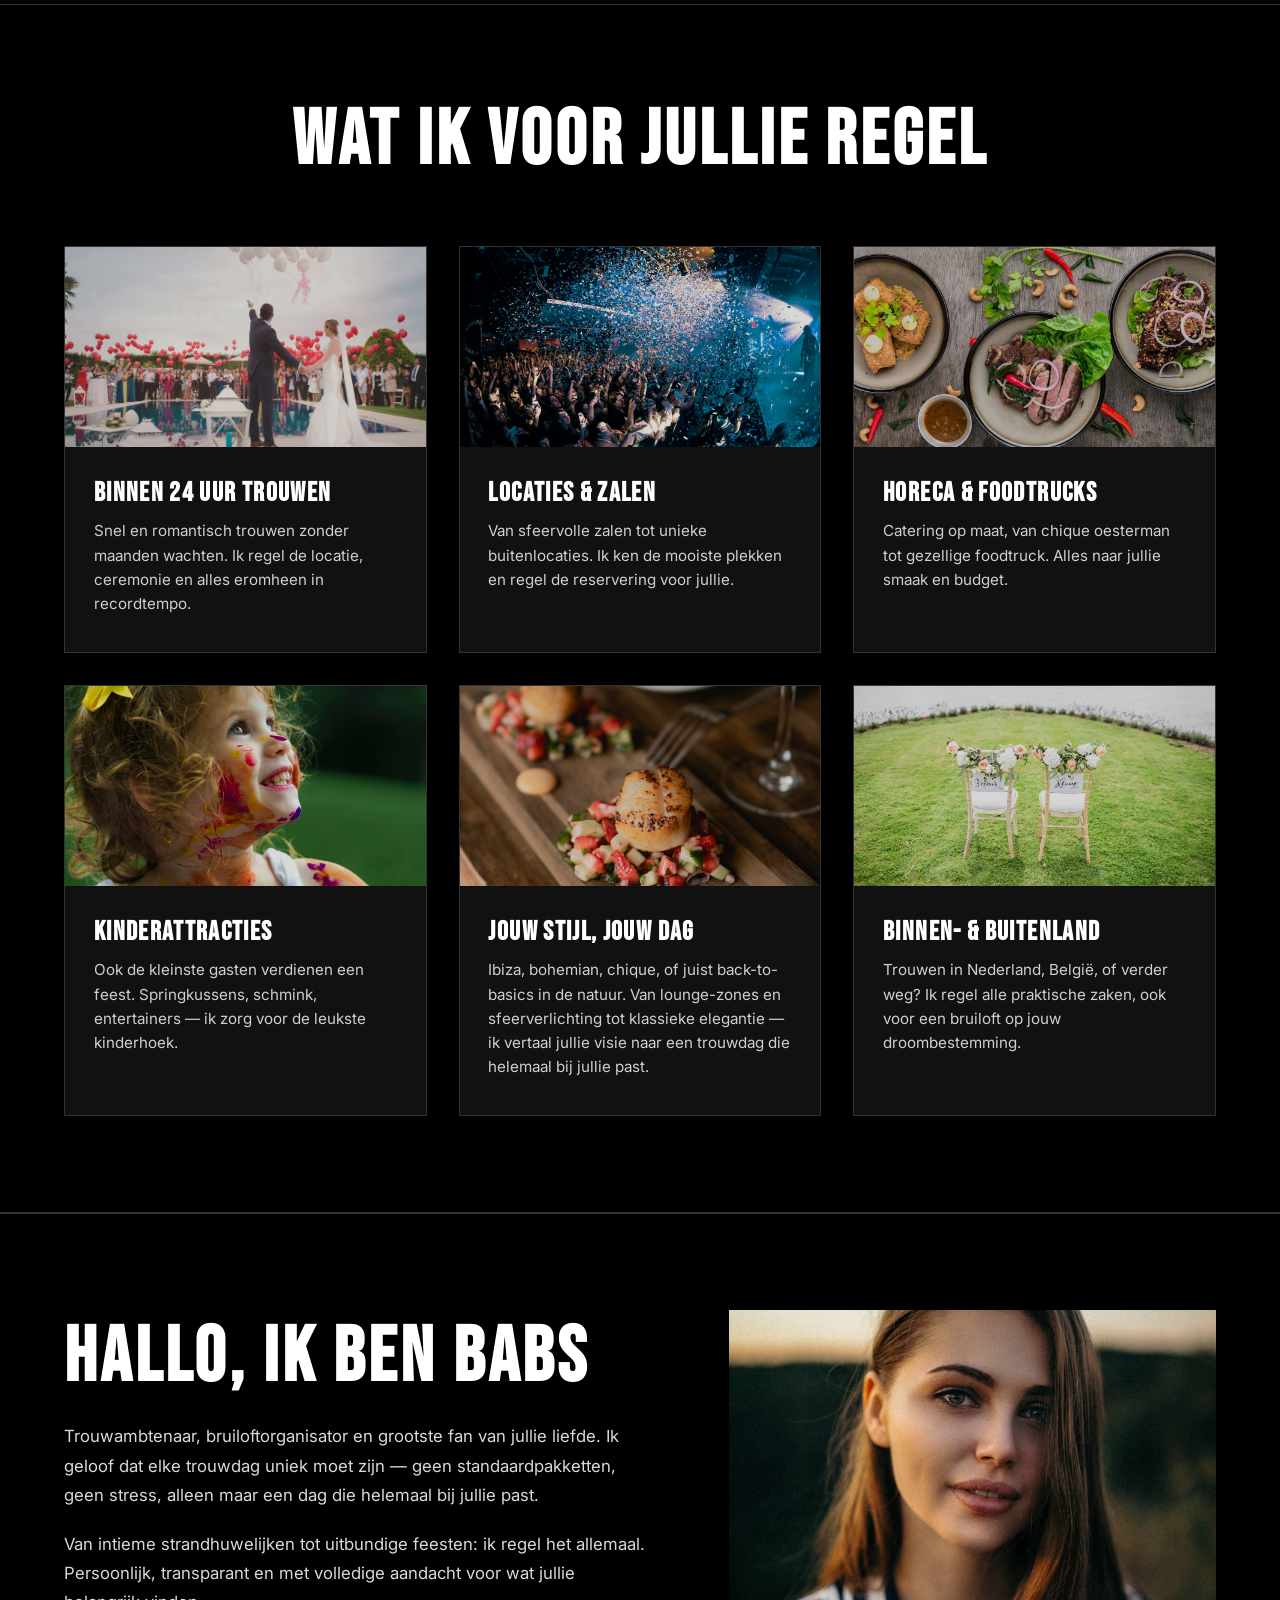
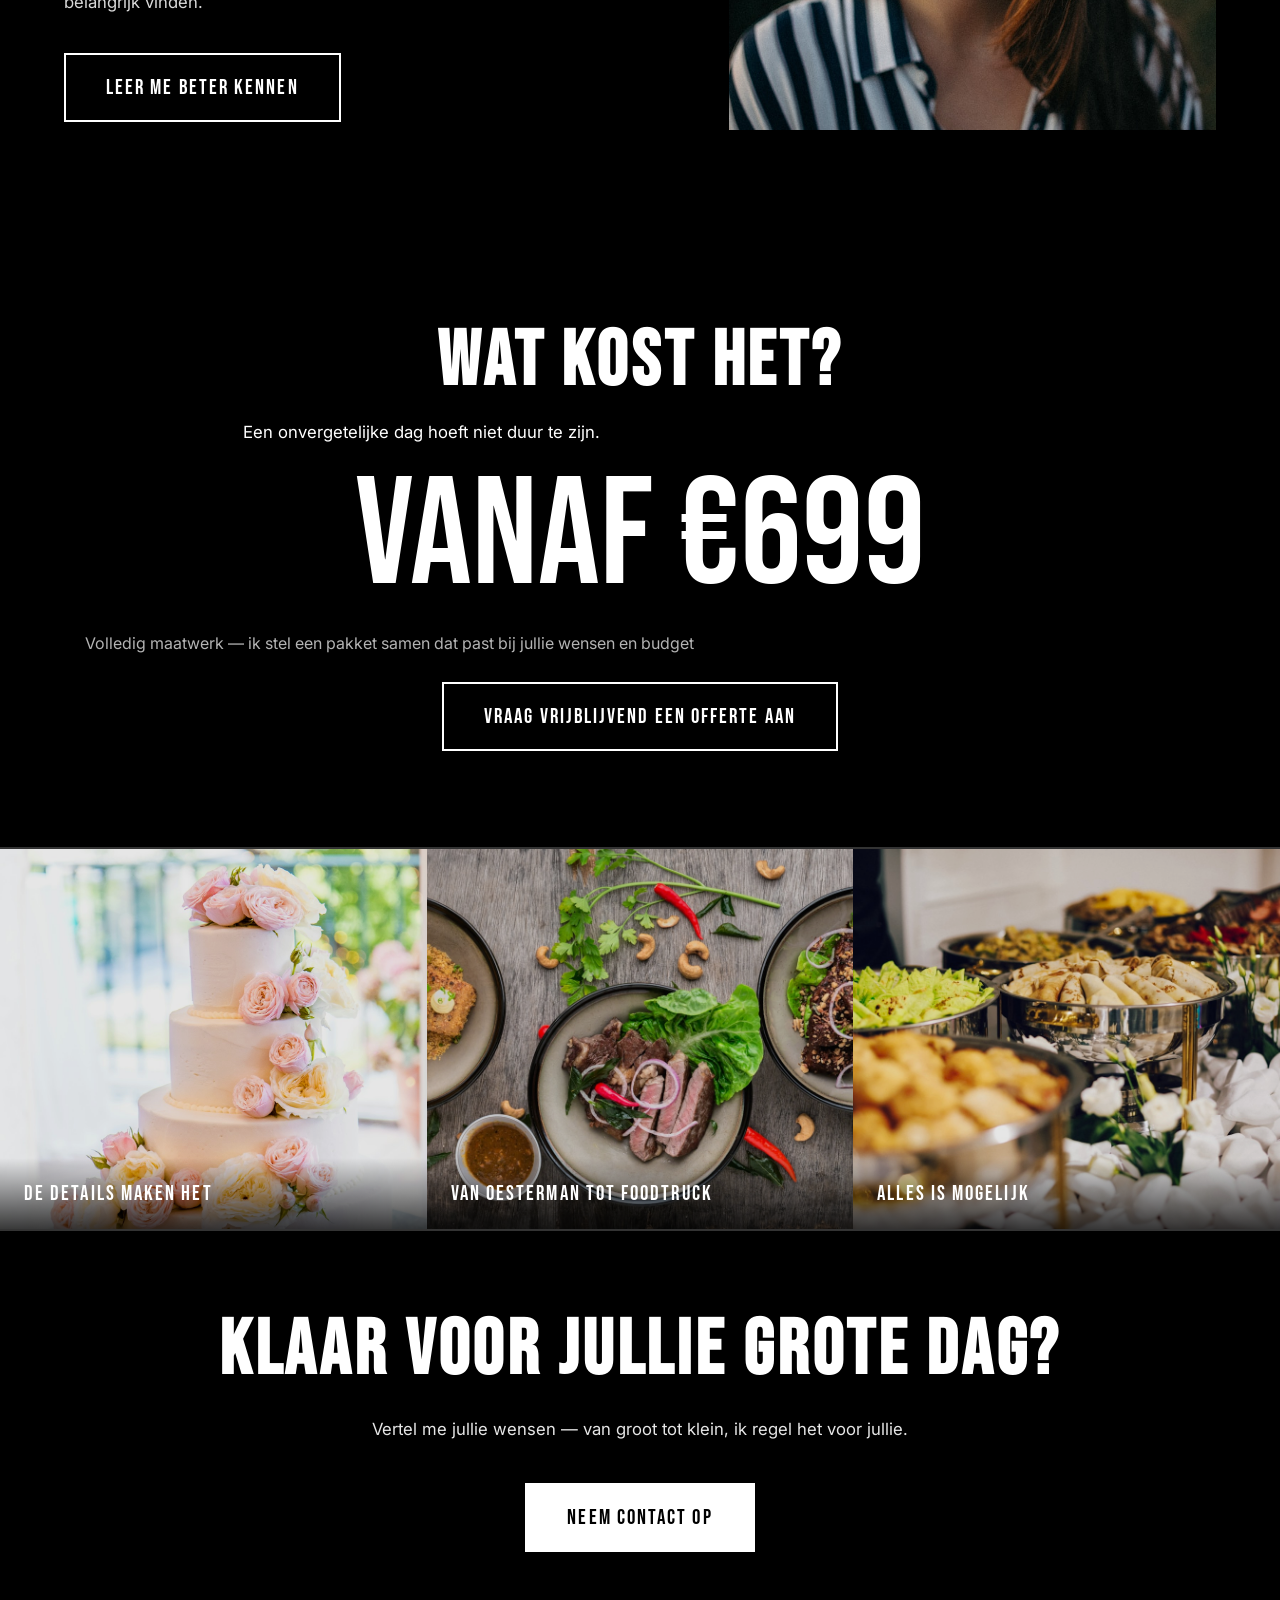
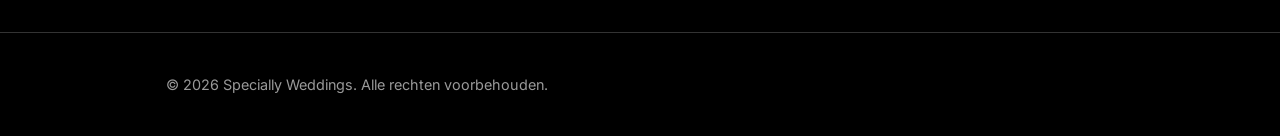
==== commit 269f34d9: "Nieuwe Over mij pagina + korte versie op homepage + nav links" ====
--- a/index.html
+++ b/index.html
@@ -24,6 +24,7 @@
         <ul class="nav-links">
           <li><a href="index.html" class="active">Home</a></li>
           <li><a href="diensten.html">Diensten</a></li>
+          <li><a href="over-mij.html">Over mij</a></li>
           <li><a href="contact.html">Contact</a></li>
         </ul>
       </nav>
@@ -113,6 +114,30 @@
       </div>
     </section>
 
+    <!-- OVER BABS -->
+    <section class="over-babs-kort">
+      <div class="container">
+        <div class="over-babs-grid">
+          <div class="over-babs-text reveal">
+            <h2>Hallo, ik ben Babs</h2>
+            <p>
+              Trouwambtenaar, bruiloftorganisator en grootste fan van jullie liefde.
+              Ik geloof dat elke trouwdag uniek moet zijn — geen standaardpakketten,
+              geen stress, alleen maar een dag die helemaal bij jullie past.
+            </p>
+            <p>
+              Van intieme strandhuwelijken tot uitbundige feesten: ik regel het allemaal.
+              Persoonlijk, transparant en met volledige aandacht voor wat jullie belangrijk vinden.
+            </p>
+            <a href="over-mij.html" class="btn btn-outline">Leer me beter kennen</a>
+          </div>
+          <div class="over-babs-img reveal">
+            <img src="img/over-mij.jpg" alt="Babs van Specially Weddings" loading="lazy">
+          </div>
+        </div>
+      </div>
+    </section>
+
     <!-- PRIJS -->
     <section class="prijs-section">
       <div class="container reveal">
--- a/css/style.css
+++ b/css/style.css
@@ -581,6 +581,151 @@
   letter-spacing: 0.1em;
   font-size: 0.95rem;
   color: #fff;
+}
+
+/* Over mij Page */
+.over-mij-intro {
+  padding: 6rem 0;
+}
+
+.over-mij-grid {
+  display: grid;
+  grid-template-columns: 1fr 1.2fr;
+  gap: 5rem;
+  align-items: center;
+}
+
+.over-mij-img {
+  overflow: hidden;
+  position: relative;
+}
+
+.over-mij-img img {
+  width: 100%;
+  height: 520px;
+  object-fit: cover;
+  display: block;
+}
+
+.over-mij-text h2 {
+  margin-bottom: 1.5rem;
+}
+
+.over-mij-text p {
+  margin-bottom: 1.2rem;
+  opacity: 0.85;
+  line-height: 1.75;
+}
+
+/* Verwachtingen */
+.verwachtingen-section {
+  padding: 6rem 0;
+  border-top: 1px solid #333;
+  border-bottom: 1px solid #333;
+}
+
+.verwachtingen-section h2 {
+  text-align: center;
+  margin-bottom: 4rem;
+}
+
+.verwachtingen-grid {
+  display: grid;
+  grid-template-columns: repeat(4, 1fr);
+  gap: 2.5rem;
+}
+
+.verwachting-card {
+  padding: 2rem;
+  border: 1px solid #333;
+  transition: border-color 0.3s;
+}
+
+.verwachting-card:hover {
+  border-color: #fff;
+}
+
+.verwachting-card h3 {
+  font-size: 1.4rem;
+  margin-bottom: 1rem;
+  letter-spacing: 0.05em;
+}
+
+.verwachting-card p {
+  opacity: 0.8;
+  line-height: 1.7;
+  font-size: 0.95rem;
+}
+
+/* Doelstelling */
+.doelstelling-section {
+  padding: 6rem 0;
+  text-align: center;
+}
+
+.doelstelling-section h2 {
+  margin-bottom: 1.5rem;
+}
+
+.doelstelling-lead {
+  font-size: 1.3rem;
+  opacity: 0.9;
+  margin-bottom: 2rem;
+  max-width: 700px;
+  margin-left: auto;
+  margin-right: auto;
+}
+
+.doelstelling-section p {
+  max-width: 700px;
+  margin-left: auto;
+  margin-right: auto;
+  margin-bottom: 1.5rem;
+  opacity: 0.85;
+  line-height: 1.75;
+}
+
+.doelstelling-section .btn {
+  margin-top: 1.5rem;
+}
+
+/* Over Babs kort (homepage) */
+.over-babs-kort {
+  padding: 6rem 0;
+  border-top: 1px solid #333;
+}
+
+.over-babs-grid {
+  display: grid;
+  grid-template-columns: 1.2fr 1fr;
+  gap: 5rem;
+  align-items: center;
+}
+
+.over-babs-text h2 {
+  margin-bottom: 1.5rem;
+}
+
+.over-babs-text p {
+  margin-bottom: 1.2rem;
+  opacity: 0.85;
+  line-height: 1.75;
+}
+
+.over-babs-text .btn {
+  margin-top: 1rem;
+}
+
+.over-babs-img {
+  overflow: hidden;
+  position: relative;
+}
+
+.over-babs-img img {
+  width: 100%;
+  height: 420px;
+  object-fit: cover;
+  display: block;
 }
 
 /* Contact Page */
@@ -728,4 +873,42 @@
   .dienst-detail-img img {
     height: 260px;
   }
-}
+
+  .over-mij-grid,
+  .over-babs-grid {
+    grid-template-columns: 1fr;
+    gap: 3rem;
+  }
+
+  .over-mij-img img,
+  .over-babs-img img {
+    height: 320px;
+  }
+
+  .over-babs-img {
+    order: -1;
+  }
+
+  .verwachtingen-grid {
+    grid-template-columns: 1fr;
+    gap: 1.5rem;
+  }
+
+  .verwachting-card {
+    padding: 1.5rem;
+  }
+
+  .doelstelling-section {
+    padding: 4rem 0;
+  }
+
+  .doelstelling-lead {
+    font-size: 1.1rem;
+  }
+
+  .over-mij-intro,
+  .over-babs-kort,
+  .verwachtingen-section {
+    padding: 4rem 0;
+  }
+}
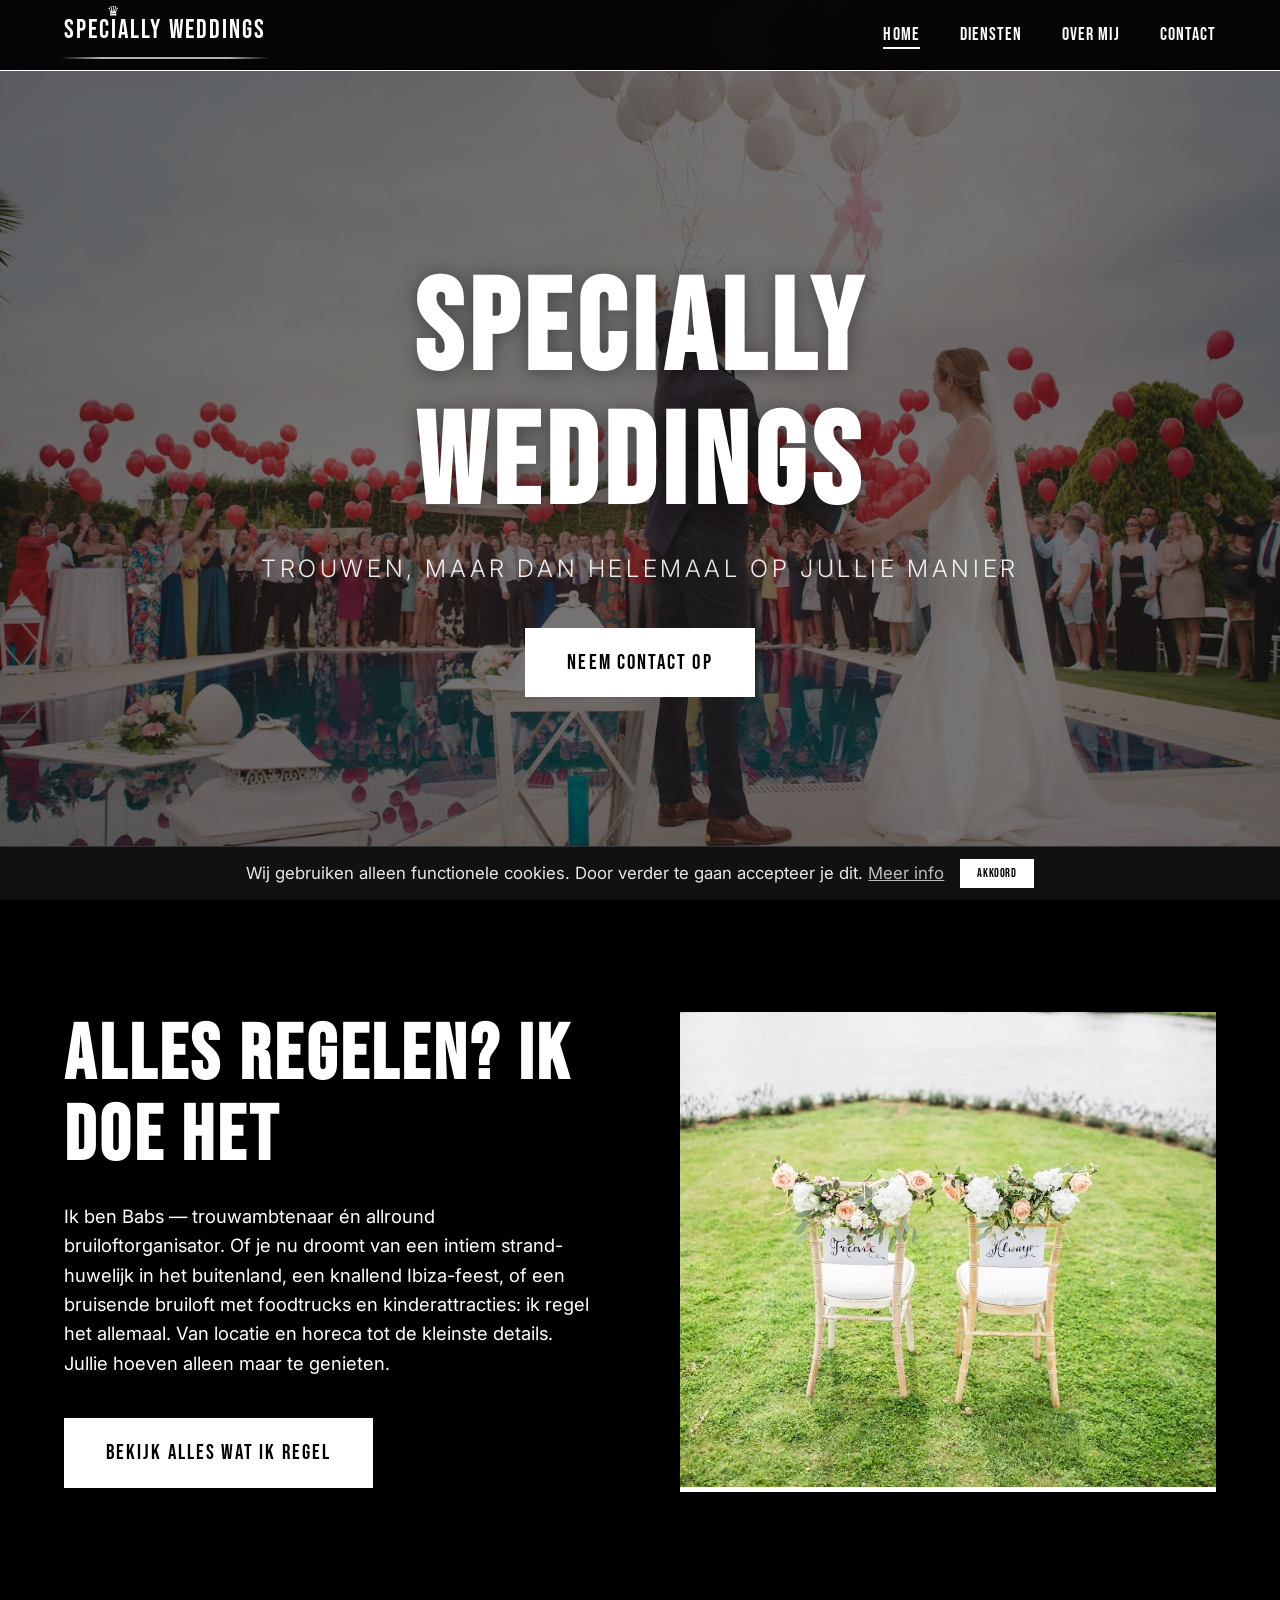
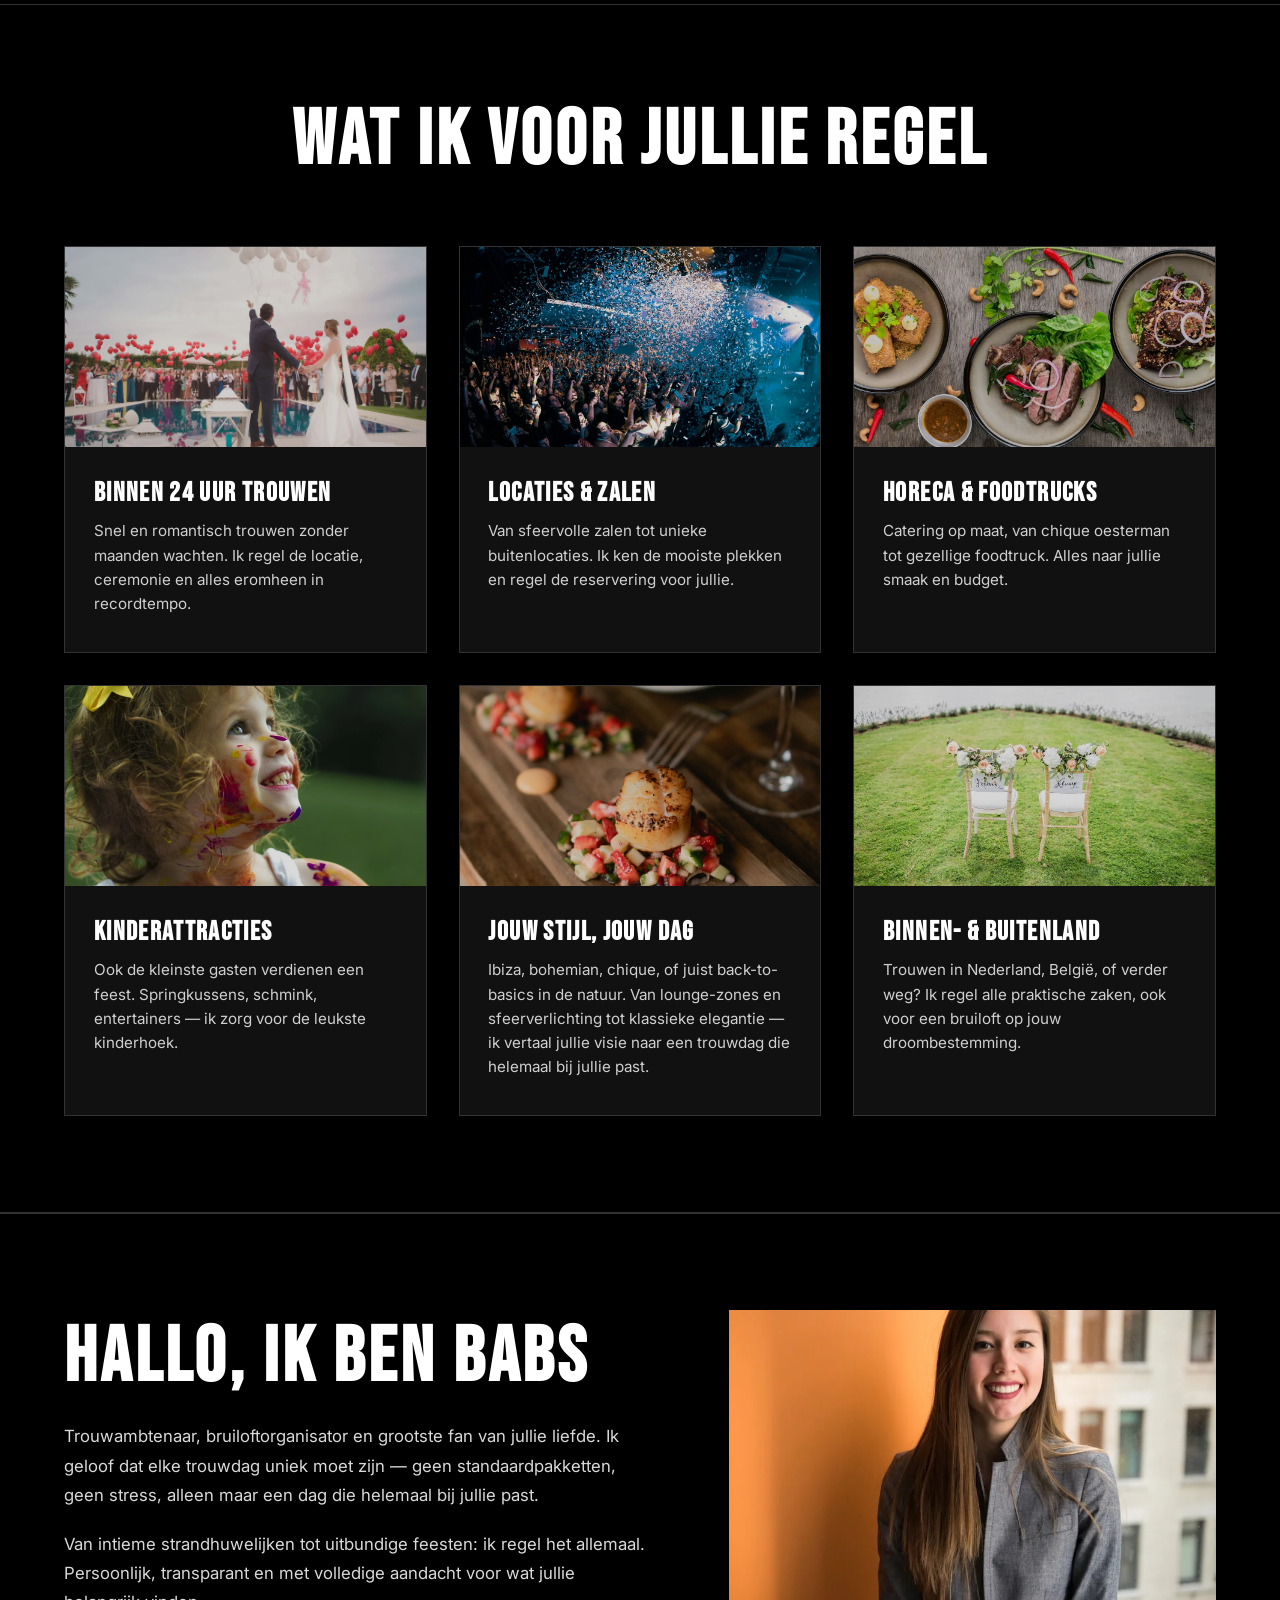
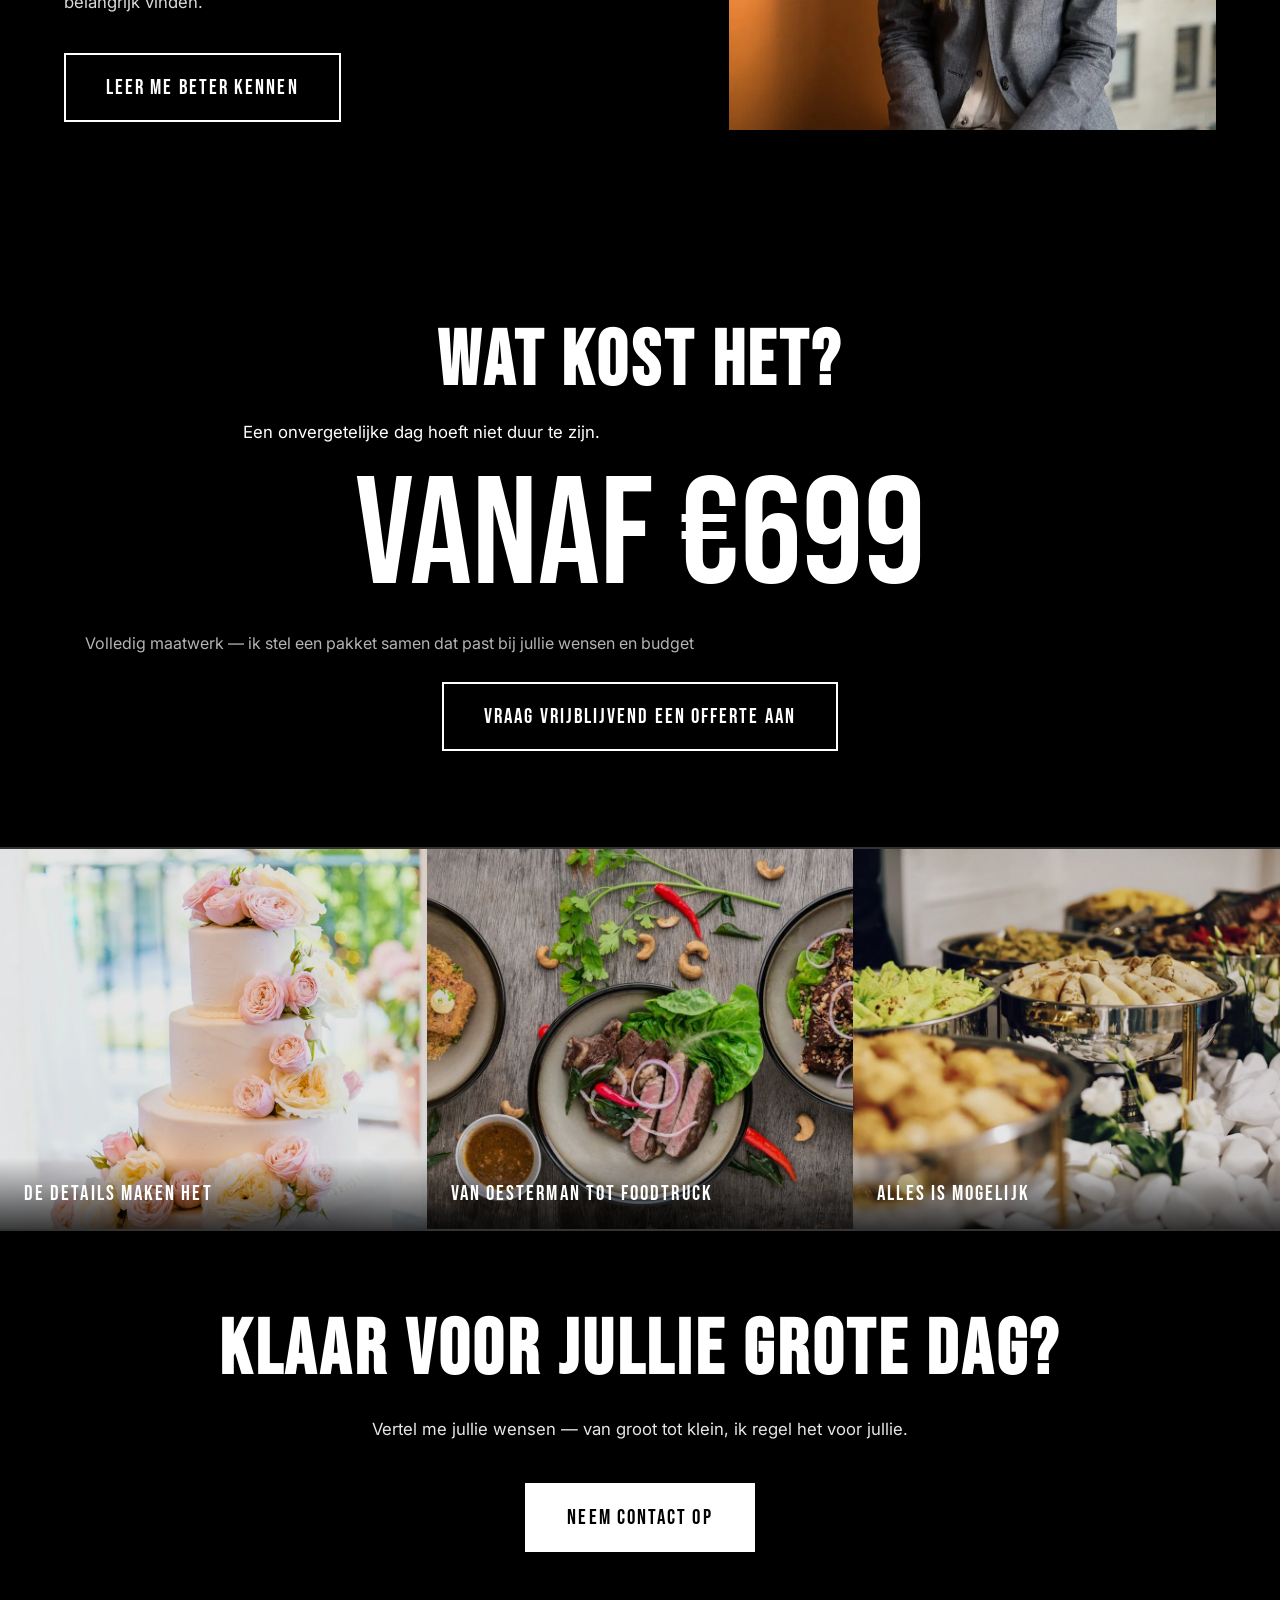
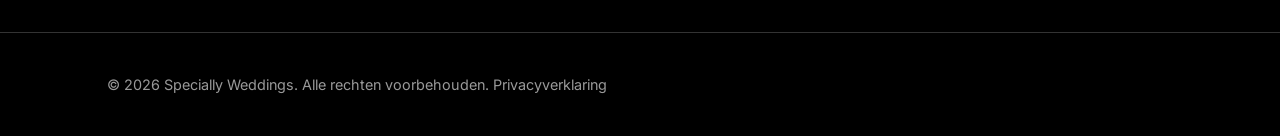
==== commit 8bd6e68d: "Speed optimalisatie: WebP, SEO meta tags, resource hints, .htaccess, 404, cookie consent, privacy, m" ====
--- a/index.html
+++ b/index.html
@@ -3,12 +3,47 @@
 <head>
   <meta charset="UTF-8">
   <meta name="viewport" content="width=device-width, initial-scale=1.0">
+  <meta name="theme-color" content="#000000">
+  <meta name="apple-mobile-web-app-capable" content="yes">
+  <meta name="apple-mobile-web-app-status-bar-style" content="black-translucent">
+  <link rel="manifest" href="site.webmanifest">
+
   <title>Specially Weddings | Trouwen, maar dan anders</title>
-  <meta name="description" content="Specially Weddings regelt alles voor jullie bruiloft. Van Ibiza-style tot foodtrucks, binnen & buitenland. Vanaf €699.">
+  <meta name="description" content="Specially Weddings regelt alles voor jullie bruiloft. Van intiem strandhuwelijk tot uitbundig feest — Babs maakt jullie droomdag werkelijkheid. Vrijblijvend gesprek, vanaf €699.">
+  <link rel="canonical" href="https://speciallyweddings.nl/">
+  <meta property="og:title" content="Specially Weddings | Trouwen, maar dan anders">
+  <meta property="og:description" content="Specially Weddings regelt alles voor jullie bruiloft. Van intiem strandhuwelijk tot uitbundig feest — Babs maakt jullie droomdag werkelijkheid. Vrijblijvend gesprek, vanaf €699.">
+  <meta property="og:image" content="https://speciallyweddings.nl/img/hero-beach-wedding.jpg">
+  <meta property="og:url" content="https://speciallyweddings.nl/">
+  <meta property="og:type" content="website">
+  <meta name="twitter:card" content="summary_large_image">
+  <meta name="twitter:title" content="Specially Weddings | Trouwen, maar dan anders">
+  <meta name="twitter:description" content="Specially Weddings regelt alles voor jullie bruiloft. Van intiem strandhuwelijk tot uitbundig feest — Babs maakt jullie droomdag werkelijkheid.">
+  <meta name="twitter:image" content="https://speciallyweddings.nl/img/hero-beach-wedding.jpg">
+  <link rel="preload" href="css/style.css" as="style">
   <link rel="preconnect" href="https://fonts.googleapis.com">
   <link rel="preconnect" href="https://fonts.gstatic.com" crossorigin>
+  <link rel="dns-prefetch" href="//fonts.gstatic.com">
   <link href="https://fonts.googleapis.com/css2?family=Bebas+Neue&family=Inter:wght@300;400;500;600&display=swap" rel="stylesheet">
   <link rel="stylesheet" href="css/style.css">
+  <script type="application/ld+json">
+  {
+    "@context": "https://schema.org",
+    "@type": "LocalBusiness",
+    "name": "Specially Weddings",
+    "description": "Trouwambtenaar en bruiloftorganisator in Nederland, België en daarbuiten. Van intiem strandhuwelijk tot uitbundig feest.",
+    "url": "https://speciallyweddings.nl/",
+    "telephone": "+31659122635",
+    "email": "info@speciallyweddings.nl",
+    "priceRange": "€€",
+    "areaServed": ["Nederland", "België"],
+    "serviceType": ["Trouwambtenaar", "Bruiloftorganisatie", "Ceremoniebegeleiding"],
+    "address": {
+      "@type": "PostalAddress",
+      "addressCountry": "NL"
+    }
+  }
+  </script>
 </head>
 <body>
 
@@ -57,7 +92,7 @@
             <a href="diensten.html" class="btn">Bekijk alles wat ik regel</a>
           </div>
           <div class="intro-img reveal">
-            <img src="img/buitenland-trouwen.jpg" alt="Bruidspaar op een mooie buitenlocatie" loading="lazy">
+            <picture><source srcset="img/buitenland-trouwen.webp" type="image/webp"><img src="img/buitenland-trouwen.jpg" width="1200" height="800" alt="Bruidspaar op een mooie buitenlocatie" loading="lazy"></picture>
           </div>
         </div>
       </div>
@@ -69,42 +104,42 @@
         <h2 class="reveal">Wat ik voor jullie regel</h2>
         <div class="diensten-grid">
           <article class="dienst-card reveal">
-            <img src="img/hero-beach-wedding.jpg" alt="Snel trouwen binnen 24 uur" class="dienst-card-img" loading="lazy">
+            <picture><source srcset="img/hero-beach-wedding.webp" type="image/webp"><img src="img/hero-beach-wedding.jpg" width="1600" height="1068" alt="Snel trouwen binnen 24 uur" class="dienst-card-img" loading="lazy"></picture>
             <div class="dienst-card-body">
               <h3>Binnen 24 uur trouwen</h3>
               <p>Snel en romantisch trouwen zonder maanden wachten. Ik regel de locatie, ceremonie en alles eromheen in recordtempo.</p>
             </div>
           </article>
           <article class="dienst-card reveal">
-            <img src="img/locatie-zaal.jpg" alt="Prachtige trouwlocatie en zaal" class="dienst-card-img" loading="lazy">
+            <picture><source srcset="img/locatie-zaal.webp" type="image/webp"><img src="img/locatie-zaal.jpg" width="1200" height="724" alt="Prachtige trouwlocatie en zaal" class="dienst-card-img" loading="lazy"></picture>
             <div class="dienst-card-body">
               <h3>Locaties & Zalen</h3>
               <p>Van sfeervolle zalen tot unieke buitenlocaties. Ik ken de mooiste plekken en regel de reservering voor jullie.</p>
             </div>
           </article>
           <article class="dienst-card reveal">
-            <img src="img/oesterman.jpg" alt="Chique horeca en catering op de bruiloft" class="dienst-card-img" loading="lazy">
+            <picture><source srcset="img/oesterman.webp" type="image/webp"><img src="img/oesterman.jpg" width="1200" height="800" alt="Chique horeca en catering op de bruiloft" class="dienst-card-img" loading="lazy"></picture>
             <div class="dienst-card-body">
               <h3>Horeca & Foodtrucks</h3>
               <p>Catering op maat, van chique oesterman tot gezellige foodtruck. Alles naar jullie smaak en budget.</p>
             </div>
           </article>
           <article class="dienst-card reveal">
-            <img src="img/kinderattractie.jpg" alt="Kinderattracties op de bruiloft" class="dienst-card-img" loading="lazy">
+            <picture><source srcset="img/kinderattractie.webp" type="image/webp"><img src="img/kinderattractie.jpg" width="1200" height="1807" alt="Kinderattracties op de bruiloft" class="dienst-card-img" loading="lazy"></picture>
             <div class="dienst-card-body">
               <h3>Kinderattracties</h3>
               <p>Ook de kleinste gasten verdienen een feest. Springkussens, schmink, entertainers — ik zorg voor de leukste kinderhoek.</p>
             </div>
           </article>
           <article class="dienst-card reveal">
-            <img src="img/ibiza-lounge.jpg" alt="Jouw unieke bruiloft stijl" class="dienst-card-img" loading="lazy">
+            <picture><source srcset="img/ibiza-lounge.webp" type="image/webp"><img src="img/ibiza-lounge.jpg" width="1200" height="1800" alt="Jouw unieke bruiloft stijl" class="dienst-card-img" loading="lazy"></picture>
             <div class="dienst-card-body">
               <h3>Jouw stijl, jouw dag</h3>
               <p>Ibiza, bohemian, chique, of juist back-to-basics in de natuur. Van lounge-zones en sfeerverlichting tot klassieke elegantie — ik vertaal jullie visie naar een trouwdag die helemaal bij jullie past.</p>
             </div>
           </article>
           <article class="dienst-card reveal">
-            <img src="img/buitenland-trouwen.jpg" alt="Trouwen in het buitenland" class="dienst-card-img" loading="lazy">
+            <picture><source srcset="img/buitenland-trouwen.webp" type="image/webp"><img src="img/buitenland-trouwen.jpg" width="1200" height="800" alt="Trouwen in het buitenland" class="dienst-card-img" loading="lazy"></picture>
             <div class="dienst-card-body">
               <h3>Binnen- & Buitenland</h3>
               <p>Trouwen in Nederland, België, of verder weg? Ik regel alle praktische zaken, ook voor een bruiloft op jouw droombestemming.</p>
@@ -132,7 +167,7 @@
             <a href="over-mij.html" class="btn btn-outline">Leer me beter kennen</a>
           </div>
           <div class="over-babs-img reveal">
-            <img src="img/over-mij.jpg" alt="Babs van Specially Weddings" loading="lazy">
+            <picture><source srcset="img/over-mij.webp" type="image/webp"><img src="img/over-mij.jpg" width="800" height="1198" alt="Babs van Specially Weddings" loading="lazy"></picture>
           </div>
         </div>
       </div>
@@ -154,15 +189,15 @@
     <section class="inspiratie-strip">
       <div class="inspiratie-grid">
         <div class="inspiratie-item">
-          <img src="img/bruidstaart.jpg" alt="Elegante bruidstaart" loading="lazy">
+          <picture><source srcset="img/bruidstaart.webp" type="image/webp"><img src="img/bruidstaart.jpg" width="1200" height="1800" alt="Elegante bruidstaart" loading="lazy"></picture>
           <span class="inspiratie-caption">De details maken het</span>
         </div>
         <div class="inspiratie-item">
-          <img src="img/oesterman.jpg" alt="Chique oesterman op bruiloft" loading="lazy">
+          <picture><source srcset="img/oesterman.webp" type="image/webp"><img src="img/oesterman.jpg" width="1200" height="800" alt="Chique oesterman op bruiloft" loading="lazy"></picture>
           <span class="inspiratie-caption">Van oesterman tot foodtruck</span>
         </div>
         <div class="inspiratie-item">
-          <img src="img/foodtruck.jpg" alt="Foodtruck op bruiloft" loading="lazy">
+          <picture><source srcset="img/foodtruck.webp" type="image/webp"><img src="img/foodtruck.jpg" width="1200" height="800" alt="Foodtruck op bruiloft" loading="lazy"></picture>
           <span class="inspiratie-caption">Alles is mogelijk</span>
         </div>
       </div>
@@ -181,10 +216,15 @@
 
   <footer class="site-footer">
     <div class="container">
-      <p>&copy; 2026 Specially Weddings. Alle rechten voorbehouden.</p>
+      <p>&copy; 2026 Specially Weddings. Alle rechten voorbehouden. <a href="privacy.html">Privacyverklaring</a></p>
     </div>
   </footer>
 
   <script src="js/main.js"></script>
+
+  <div class="cookie-consent" role="dialog" aria-label="Cookie melding">
+    <p>Wij gebruiken alleen functionele cookies. Door verder te gaan accepteer je dit. <a href="privacy.html">Meer info</a></p>
+    <button class="btn" type="button">Akkoord</button>
+  </div>
 </body>
 </html>
--- a/css/style.css
+++ b/css/style.css
@@ -728,30 +728,146 @@
   display: block;
 }
 
+/* Cookie Consent */
+.cookie-consent {
+  position: fixed;
+  bottom: 0;
+  left: 0;
+  right: 0;
+  background: #111;
+  border-top: 1px solid #333;
+  padding: 12px 16px;
+  font-size: 12px;
+  display: flex;
+  align-items: center;
+  justify-content: center;
+  gap: 1rem;
+  z-index: 9999;
+  transform: translateY(0);
+  transition: transform 0.3s ease;
+}
+
+.cookie-consent.hidden {
+  transform: translateY(100%);
+}
+
+.cookie-consent p {
+  margin: 0;
+  opacity: 0.9;
+}
+
+.cookie-consent a {
+  text-decoration: underline;
+  opacity: 0.8;
+}
+
+.cookie-consent a:hover {
+  opacity: 1;
+}
+
+.cookie-consent .btn {
+  font-size: 12px;
+  padding: 6px 16px;
+  border-width: 1px;
+  letter-spacing: 0.05em;
+}
+
+@media (max-width: 768px) {
+  .cookie-consent {
+    flex-direction: column;
+    text-align: center;
+    gap: 0.5rem;
+  }
+}
+
 /* Contact Page */
-.contact-grid {
+
+/* WhatsApp Banner */
+.whatsapp-banner {
+  padding: 4rem 0;
+  text-align: center;
+  border-bottom: 1px solid #333;
+}
+
+.whatsapp-banner h2 {
+  margin-bottom: 0.8rem;
+}
+
+.whatsapp-banner p {
+  opacity: 0.85;
+  margin-bottom: 1.8rem;
+  font-size: 1.05rem;
+}
+
+/* Contact Layout */
+.contact-section {
+  padding: 5rem 0;
+}
+
+.contact-layout {
   display: grid;
   grid-template-columns: 1fr 1fr;
   gap: 4rem;
-  align-items: start;
-}
-
-.contact-info h3 {
-  margin-bottom: 1.5rem;
-}
-
-.contact-info p {
-  margin-bottom: 1rem;
-  opacity: 0.85;
-}
-
-.contact-info a {
+  align-items: stretch;
+}
+
+/* Contact Visual (foto + overlay) */
+.contact-visual {
+  position: relative;
+  overflow: hidden;
+  min-height: 600px;
+}
+
+.contact-visual img {
+  position: absolute;
+  inset: 0;
+  width: 100%;
+  height: 100%;
+  object-fit: cover;
+  display: block;
+}
+
+.contact-overlay {
+  position: absolute;
+  inset: 0;
+  background: rgba(0,0,0,0.65);
+  display: flex;
+  align-items: center;
+  justify-content: center;
+  padding: 2.5rem;
+}
+
+.contact-details h3 {
+  margin-bottom: 2rem;
+  text-align: center;
+  font-size: 2rem;
+}
+
+.contact-details p {
+  margin-bottom: 1.3rem;
+  opacity: 0.9;
+  line-height: 1.6;
+}
+
+.contact-details a {
   border-bottom: 1px solid #fff;
   transition: opacity 0.3s;
 }
 
-.contact-info a:hover {
+.contact-details a:hover {
   opacity: 0.6;
+}
+
+/* Contact Form */
+.contact-form-wrap {
+  display: flex;
+  flex-direction: column;
+  justify-content: center;
+}
+
+.contact-form {
+  padding: 2rem;
+  border: 1px solid #333;
 }
 
 .form-group {
@@ -788,8 +904,47 @@
 }
 
 .form-group textarea {
-  min-height: 150px;
+  min-height: 120px;
   resize: vertical;
+}
+
+/* FAQ Section */
+.faq-section {
+  padding: 5rem 0;
+  border-top: 1px solid #333;
+}
+
+.faq-section h2 {
+  text-align: center;
+  margin-bottom: 3.5rem;
+}
+
+.faq-grid {
+  display: grid;
+  grid-template-columns: 1fr 1fr;
+  gap: 2.5rem;
+}
+
+.faq-item {
+  padding: 2rem;
+  border: 1px solid #333;
+  transition: border-color 0.3s;
+}
+
+.faq-item:hover {
+  border-color: #fff;
+}
+
+.faq-item h3 {
+  font-size: 1.35rem;
+  margin-bottom: 0.8rem;
+  letter-spacing: 0.05em;
+}
+
+.faq-item p {
+  opacity: 0.8;
+  line-height: 1.7;
+  font-size: 0.95rem;
 }
 
 /* Responsive */
@@ -830,9 +985,35 @@
     padding: 7rem 1.5rem 3rem;
   }
 
-  .contact-grid {
+  .contact-layout,
+  .faq-grid {
     grid-template-columns: 1fr;
-    gap: 3rem;
+    gap: 2.5rem;
+  }
+
+  .contact-visual {
+    min-height: 400px;
+  }
+
+  .contact-overlay {
+    padding: 1.5rem;
+  }
+
+  .contact-details h3 {
+    font-size: 1.6rem;
+    margin-bottom: 1.5rem;
+  }
+
+  .contact-form {
+    padding: 1.5rem;
+  }
+
+  .whatsapp-banner {
+    padding: 3rem 0;
+  }
+
+  .faq-item {
+    padding: 1.5rem;
   }
 
   .page-header {
--- a/css/style.css
+++ b/css/style.css
@@ -728,30 +728,146 @@
   display: block;
 }
 
+/* Cookie Consent */
+.cookie-consent {
+  position: fixed;
+  bottom: 0;
+  left: 0;
+  right: 0;
+  background: #111;
+  border-top: 1px solid #333;
+  padding: 12px 16px;
+  font-size: 12px;
+  display: flex;
+  align-items: center;
+  justify-content: center;
+  gap: 1rem;
+  z-index: 9999;
+  transform: translateY(0);
+  transition: transform 0.3s ease;
+}
+
+.cookie-consent.hidden {
+  transform: translateY(100%);
+}
+
+.cookie-consent p {
+  margin: 0;
+  opacity: 0.9;
+}
+
+.cookie-consent a {
+  text-decoration: underline;
+  opacity: 0.8;
+}
+
+.cookie-consent a:hover {
+  opacity: 1;
+}
+
+.cookie-consent .btn {
+  font-size: 12px;
+  padding: 6px 16px;
+  border-width: 1px;
+  letter-spacing: 0.05em;
+}
+
+@media (max-width: 768px) {
+  .cookie-consent {
+    flex-direction: column;
+    text-align: center;
+    gap: 0.5rem;
+  }
+}
+
 /* Contact Page */
-.contact-grid {
+
+/* WhatsApp Banner */
+.whatsapp-banner {
+  padding: 4rem 0;
+  text-align: center;
+  border-bottom: 1px solid #333;
+}
+
+.whatsapp-banner h2 {
+  margin-bottom: 0.8rem;
+}
+
+.whatsapp-banner p {
+  opacity: 0.85;
+  margin-bottom: 1.8rem;
+  font-size: 1.05rem;
+}
+
+/* Contact Layout */
+.contact-section {
+  padding: 5rem 0;
+}
+
+.contact-layout {
   display: grid;
   grid-template-columns: 1fr 1fr;
   gap: 4rem;
-  align-items: start;
-}
-
-.contact-info h3 {
-  margin-bottom: 1.5rem;
-}
-
-.contact-info p {
-  margin-bottom: 1rem;
-  opacity: 0.85;
-}
-
-.contact-info a {
+  align-items: stretch;
+}
+
+/* Contact Visual (foto + overlay) */
+.contact-visual {
+  position: relative;
+  overflow: hidden;
+  min-height: 600px;
+}
+
+.contact-visual img {
+  position: absolute;
+  inset: 0;
+  width: 100%;
+  height: 100%;
+  object-fit: cover;
+  display: block;
+}
+
+.contact-overlay {
+  position: absolute;
+  inset: 0;
+  background: rgba(0,0,0,0.65);
+  display: flex;
+  align-items: center;
+  justify-content: center;
+  padding: 2.5rem;
+}
+
+.contact-details h3 {
+  margin-bottom: 2rem;
+  text-align: center;
+  font-size: 2rem;
+}
+
+.contact-details p {
+  margin-bottom: 1.3rem;
+  opacity: 0.9;
+  line-height: 1.6;
+}
+
+.contact-details a {
   border-bottom: 1px solid #fff;
   transition: opacity 0.3s;
 }
 
-.contact-info a:hover {
+.contact-details a:hover {
   opacity: 0.6;
+}
+
+/* Contact Form */
+.contact-form-wrap {
+  display: flex;
+  flex-direction: column;
+  justify-content: center;
+}
+
+.contact-form {
+  padding: 2rem;
+  border: 1px solid #333;
 }
 
 .form-group {
@@ -788,8 +904,47 @@
 }
 
 .form-group textarea {
-  min-height: 150px;
+  min-height: 120px;
   resize: vertical;
+}
+
+/* FAQ Section */
+.faq-section {
+  padding: 5rem 0;
+  border-top: 1px solid #333;
+}
+
+.faq-section h2 {
+  text-align: center;
+  margin-bottom: 3.5rem;
+}
+
+.faq-grid {
+  display: grid;
+  grid-template-columns: 1fr 1fr;
+  gap: 2.5rem;
+}
+
+.faq-item {
+  padding: 2rem;
+  border: 1px solid #333;
+  transition: border-color 0.3s;
+}
+
+.faq-item:hover {
+  border-color: #fff;
+}
+
+.faq-item h3 {
+  font-size: 1.35rem;
+  margin-bottom: 0.8rem;
+  letter-spacing: 0.05em;
+}
+
+.faq-item p {
+  opacity: 0.8;
+  line-height: 1.7;
+  font-size: 0.95rem;
 }
 
 /* Responsive */
@@ -830,9 +985,35 @@
     padding: 7rem 1.5rem 3rem;
   }
 
-  .contact-grid {
+  .contact-layout,
+  .faq-grid {
     grid-template-columns: 1fr;
-    gap: 3rem;
+    gap: 2.5rem;
+  }
+
+  .contact-visual {
+    min-height: 400px;
+  }
+
+  .contact-overlay {
+    padding: 1.5rem;
+  }
+
+  .contact-details h3 {
+    font-size: 1.6rem;
+    margin-bottom: 1.5rem;
+  }
+
+  .contact-form {
+    padding: 1.5rem;
+  }
+
+  .whatsapp-banner {
+    padding: 3rem 0;
+  }
+
+  .faq-item {
+    padding: 1.5rem;
   }
 
   .page-header {
